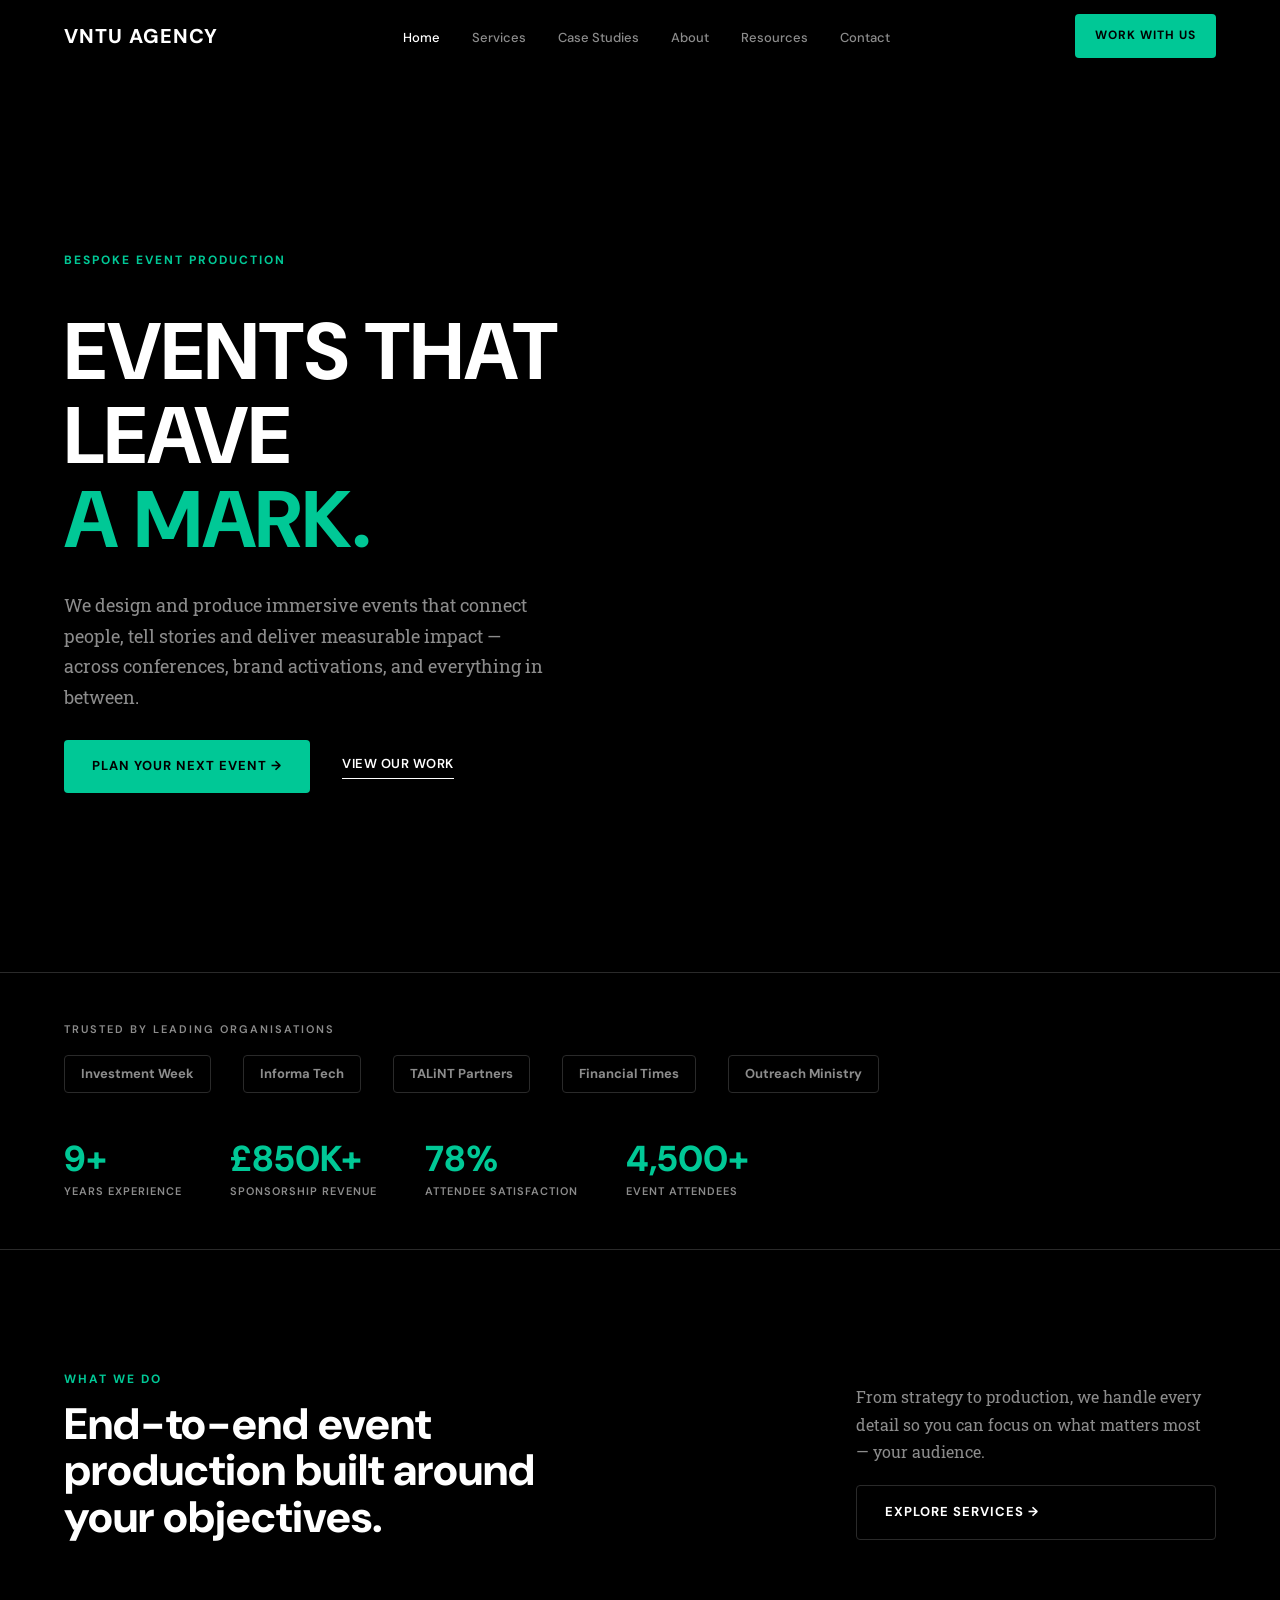
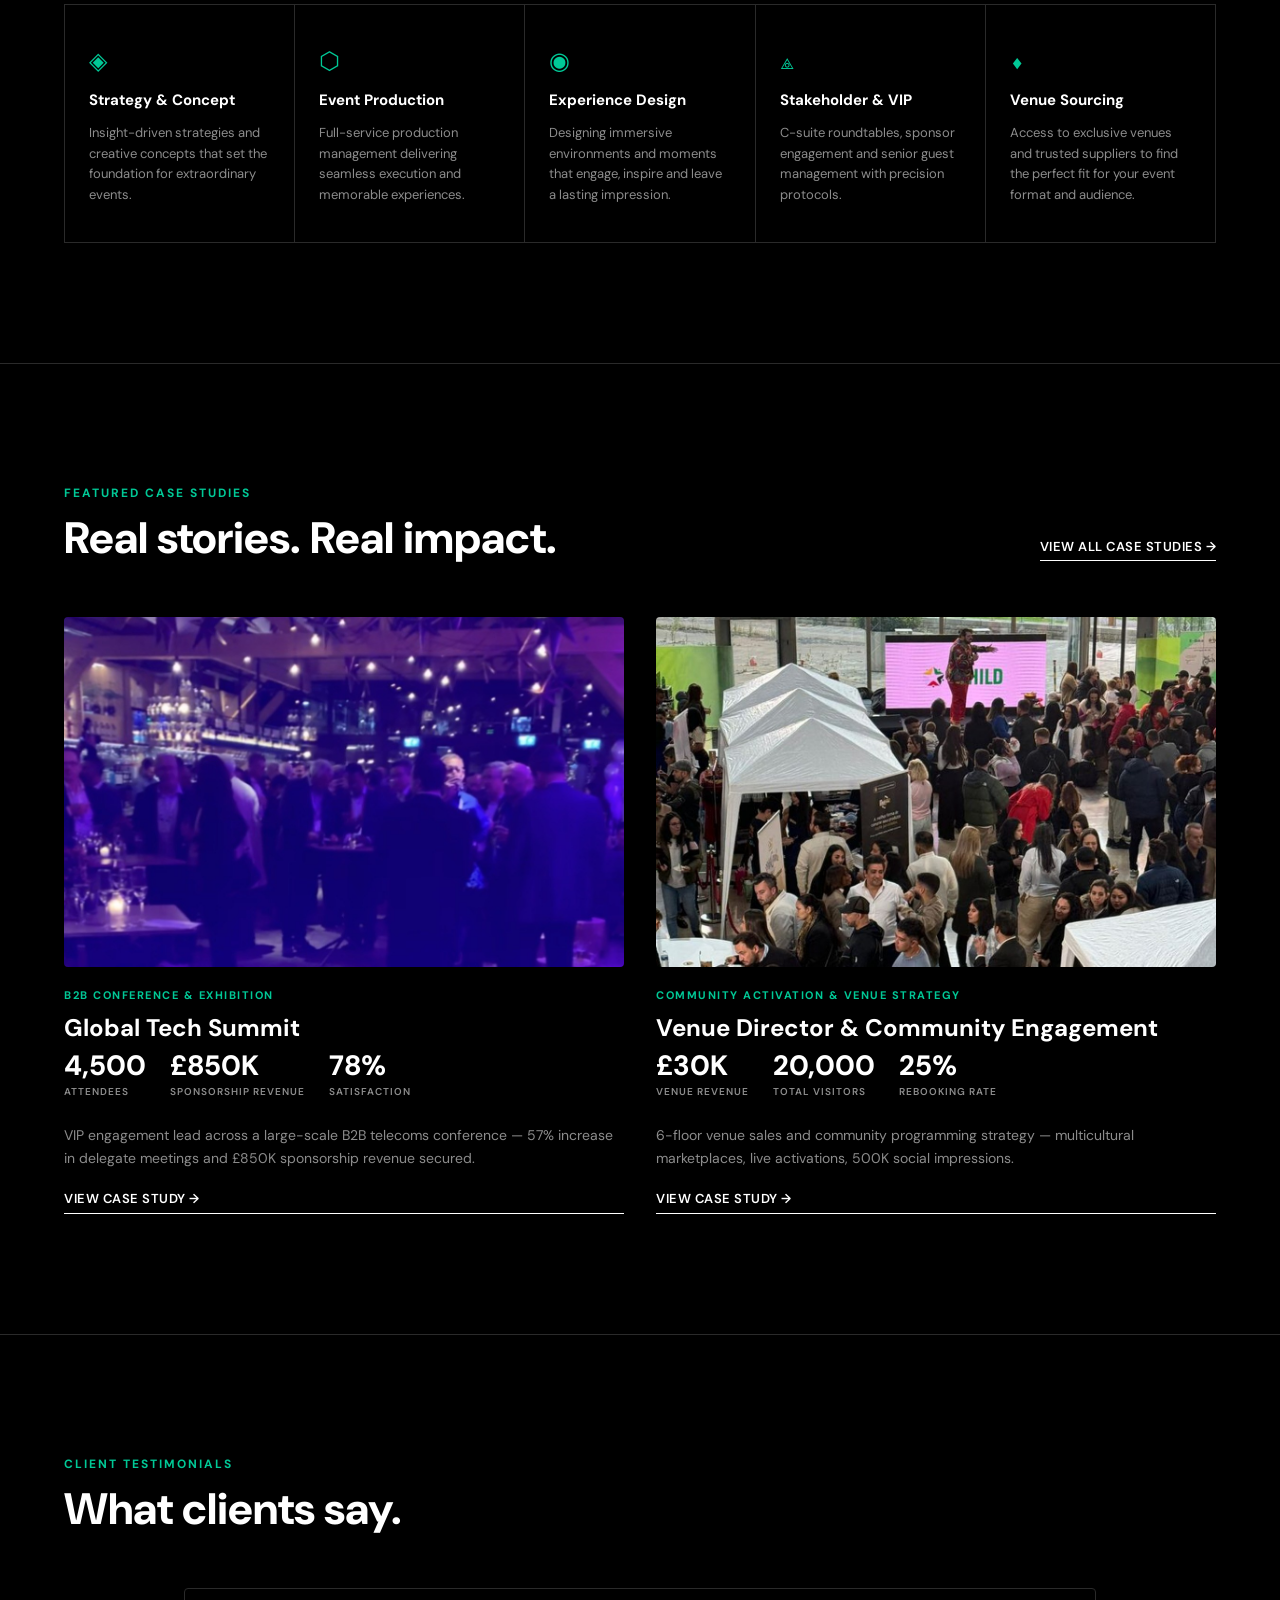
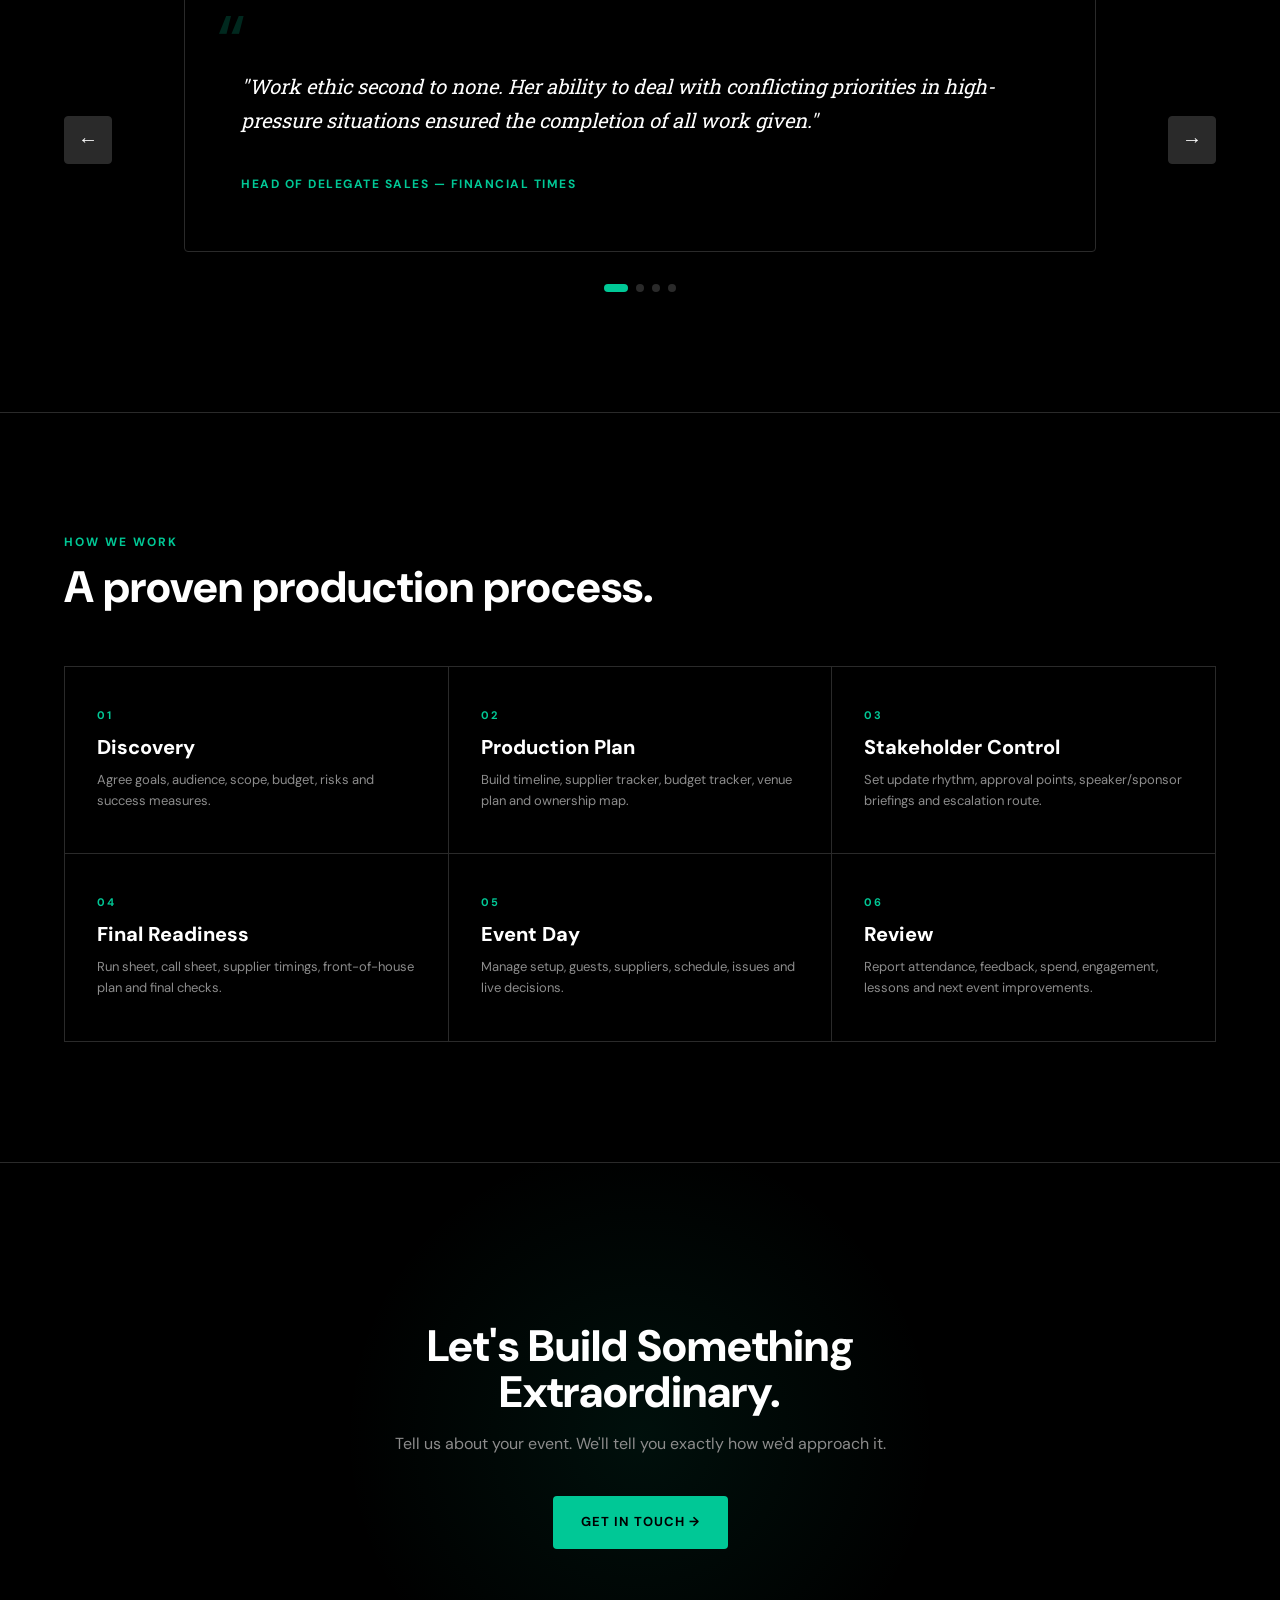
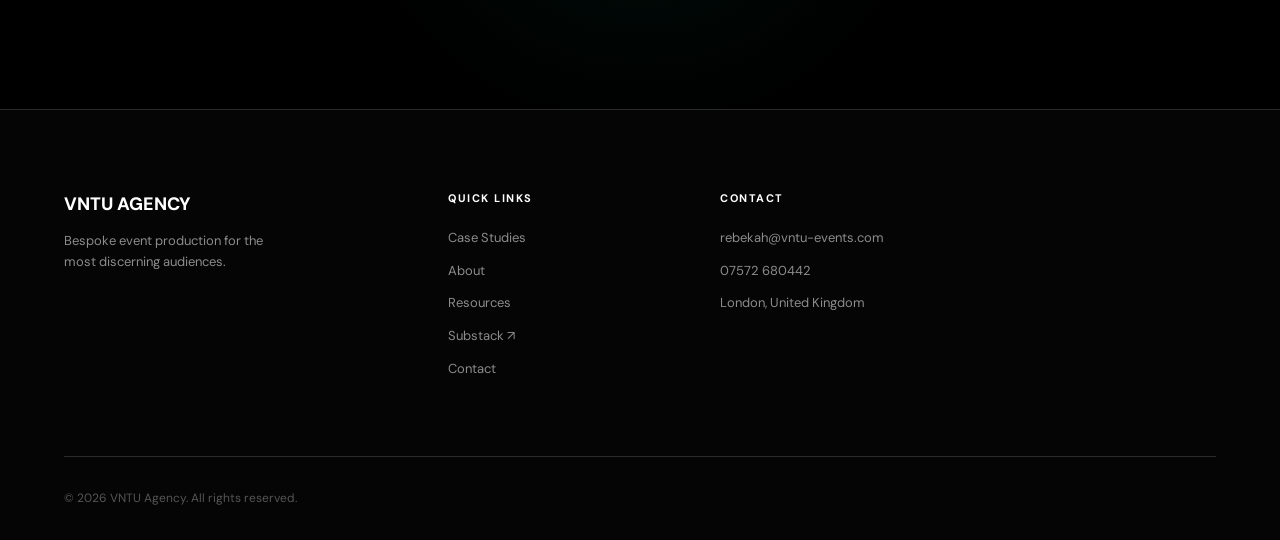
==== index.html @ 2758bbd1 "Use cover image on Global Tech Summit homepage card" ====
<!DOCTYPE html>
<html lang="en">
<head>
  <meta charset="UTF-8">
  <meta name="viewport" content="width=device-width, initial-scale=1.0">
  <title>VNTU Agency — Bespoke Event Production | London, UK</title>
  <meta name="description" content="VNTU Agency delivers bespoke event production across corporate conferences, brand activations, networking dinners and community events. 9+ years experience. Based in London.">
  <meta property="og:title" content="VNTU Agency — Events That Leave A Mark">
  <meta property="og:description" content="Bespoke event production for the most discerning audiences. Strategy, production and experience design across the UK.">
  <meta property="og:type" content="website">
  <meta property="og:url" content="https://vntu-events.com">
  <link rel="canonical" href="https://vntu-events.com">
  <link rel="stylesheet" href="css/styles.css">
  <!-- Organization Schema -->
  <script type="application/ld+json">
  {
    "@context": "https://schema.org",
    "@type": "Organization",
    "name": "VNTU Agency",
    "url": "https://vntu-events.com",
    "email": "rebekah@vntu-events.com",
    "telephone": "+447572680442",
    "address": { "@type": "PostalAddress", "addressLocality": "London", "addressCountry": "GB" },
    "founder": { "@type": "Person", "name": "Rebekah Dennis" },
    "description": "Bespoke event production agency specialising in corporate conferences, brand activations, networking dinners and community events.",
    "sameAs": ["https://www.linkedin.com/company/vntu-agency"]
  }
  </script>
  <script type="application/ld+json">
  {
    "@context": "https://schema.org",
    "@type": "WebSite",
    "name": "VNTU Agency",
    "url": "https://vntu-events.com",
    "potentialAction": { "@type": "SearchAction", "target": "https://vntu-events.com/search?q={search_term_string}", "query-input": "required name=search_term_string" }
  }
  </script>
</head>
<body>

<!-- NAV -->
<nav class="nav" id="nav">
  <div class="nav__inner">
    <a href="index.html" class="nav__logo">
      
      VNTU AGENCY
    </a>
    <ul class="nav__links">
      <li><a href="index.html" class="nav__link">Home</a></li>
      <li><a href="services.html" class="nav__link">Services</a></li>
      <li><a href="case-studies.html" class="nav__link">Case Studies</a></li>
      <li><a href="about.html" class="nav__link">About</a></li>
      <li><a href="resources.html" class="nav__link">Resources</a></li>
      <li><a href="contact.html" class="nav__link">Contact</a></li>
    </ul>
    <a href="contact.html" class="btn btn-primary" style="font-size:12px;padding:12px 20px;">Work With Us</a>
    <button class="nav__mobile-toggle" aria-label="Open menu">☰</button>
  </div>
  <div class="nav__mobile-menu">
    <a href="index.html" class="nav__link">Home</a>
    <a href="services.html" class="nav__link">Services</a>
    <a href="case-studies.html" class="nav__link">Case Studies</a>
    <a href="about.html" class="nav__link">About</a>
    <a href="resources.html" class="nav__link">Resources</a>
    <a href="contact.html" class="nav__link">Contact</a>
    <a href="contact.html" class="btn btn-primary" style="width:fit-content;">Work With Us</a>
  </div>
</nav>

<!-- HERO -->
<section class="hero">
  <div class="hero__content">
    <span class="eyebrow">Bespoke Event Production</span>
    <h1 class="hero__heading">Events That Leave<br><span>A Mark.</span></h1>
    <p class="hero__sub">We design and produce immersive events that connect people, tell stories and deliver measurable impact — across conferences, brand activations, and everything in between.</p>
    <div class="hero__buttons">
      <a href="contact.html" class="btn btn-primary">Plan Your Next Event →</a>
      <a href="case-studies.html" class="btn btn-ghost">View Our Work</a>
    </div>
  </div>
  <div class="hero__visual" style="position:relative;overflow:hidden;min-height:100vh;">
    <video
      autoplay
      muted
      loop
      playsinline
      style="position:absolute;top:0;left:0;width:100%;height:100%;object-fit:cover;object-position:center;"
    >
      <source src="assets/images/hero-video-new.mp4" type="video/mp4">
    </video>
    <div class="hero__visual-overlay" style="position:absolute;inset:0;background:linear-gradient(90deg,#000 0%,rgba(0,0,0,0.2) 100%);"></div>
  </div>
</section>

<!-- TRUST BAR -->
<section class="trust section--border-top section--border-bottom">
  <div class="container">
    <div class="trust__inner">
      <div class="trust__logos-wrap">
        <span class="trust__label">Trusted By Leading Organisations</span>
        <div class="trust__logos">
          <span class="trust__logo">Investment Week</span>
          <span class="trust__logo">Informa Tech</span>
          <span class="trust__logo">TALiNT Partners</span>
          <span class="trust__logo">Financial Times</span>
          <span class="trust__logo">Outreach Ministry</span>
        </div>
      </div>
      <div class="trust__stats">
        <div class="trust__stat">
          <span class="trust__stat-number">9+</span>
          <span class="trust__stat-label">Years Experience</span>
        </div>
        <div class="trust__stat">
          <span class="trust__stat-number">£850K+</span>
          <span class="trust__stat-label">Sponsorship Revenue</span>
        </div>
        <div class="trust__stat">
          <span class="trust__stat-number">78%</span>
          <span class="trust__stat-label">Attendee Satisfaction</span>
        </div>
        <div class="trust__stat">
          <span class="trust__stat-number">4,500+</span>
          <span class="trust__stat-label">Event Attendees</span>
        </div>
      </div>
    </div>
  </div>
</section>

<!-- SERVICES -->
<section class="section">
  <div class="container">
    <div class="services__header">
      <div class="services__header-left">
        <span class="eyebrow">What We Do</span>
        <h2>End-to-end event production built around your objectives.</h2>
      </div>
      <div class="services__header-right">
        <p class="services__intro">From strategy to production, we handle every detail so you can focus on what matters most — your audience.</p>
        <a href="services.html" class="btn btn-outline">Explore Services →</a>
      </div>
    </div>
    <div class="services__grid">
      <div class="service-card">
        <div class="service-card__icon">◈</div>
        <h4 class="service-card__title">Strategy & Concept</h4>
        <p class="service-card__desc">Insight-driven strategies and creative concepts that set the foundation for extraordinary events.</p>
      </div>
      <div class="service-card">
        <div class="service-card__icon">⬡</div>
        <h4 class="service-card__title">Event Production</h4>
        <p class="service-card__desc">Full-service production management delivering seamless execution and memorable experiences.</p>
      </div>
      <div class="service-card">
        <div class="service-card__icon">◉</div>
        <h4 class="service-card__title">Experience Design</h4>
        <p class="service-card__desc">Designing immersive environments and moments that engage, inspire and leave a lasting impression.</p>
      </div>
      <div class="service-card">
        <div class="service-card__icon">⟁</div>
        <h4 class="service-card__title">Stakeholder & VIP</h4>
        <p class="service-card__desc">C-suite roundtables, sponsor engagement and senior guest management with precision protocols.</p>
      </div>
      <div class="service-card">
        <div class="service-card__icon">⬧</div>
        <h4 class="service-card__title">Venue Sourcing</h4>
        <p class="service-card__desc">Access to exclusive venues and trusted suppliers to find the perfect fit for your event format and audience.</p>
      </div>
    </div>
  </div>
</section>

<!-- FEATURED CASE STUDIES -->
<section class="section section--border-top">
  <div class="container">
    <div class="case-studies__header">
      <div>
        <span class="eyebrow">Featured Case Studies</span>
        <h2>Real stories. Real impact.</h2>
      </div>
      <a href="case-studies.html" class="btn btn-ghost">View All Case Studies →</a>
    </div>
    <div class="case-studies__grid">
      <div class="case-card">
        <div class="case-card__image" style="background-image:url('assets/images/case-study-cover.jpg');background-size:cover;background-position:center;">
        </div>
        <span class="case-card__category">B2B Conference & Exhibition</span>
        <h3 class="case-card__title">Global Tech Summit</h3>
        <div class="case-card__stats">
          <div class="case-stat"><span class="case-stat__number">4,500</span><span class="case-stat__label">Attendees</span></div>
          <div class="case-stat"><span class="case-stat__number">£850K</span><span class="case-stat__label">Sponsorship Revenue</span></div>
          <div class="case-stat"><span class="case-stat__number">78%</span><span class="case-stat__label">Satisfaction</span></div>
        </div>
        <p class="case-card__result">VIP engagement lead across a large-scale B2B telecoms conference — 57% increase in delegate meetings and £850K sponsorship revenue secured.</p>
        <a href="case-studies/global-tech-summit.html" class="btn btn-ghost">View Case Study →</a>
      </div>
      <div class="case-card">
        <div class="case-card__image" style="background-image:url('assets/images/venue-community.jpg');background-size:cover;background-position:center;">
        </div>
        <span class="case-card__category">Community Activation & Venue Strategy</span>
        <h3 class="case-card__title">Venue Director & Community Engagement</h3>
        <div class="case-card__stats">
          <div class="case-stat"><span class="case-stat__number">£30K</span><span class="case-stat__label">Venue Revenue</span></div>
          <div class="case-stat"><span class="case-stat__number">20,000</span><span class="case-stat__label">Total Visitors</span></div>
          <div class="case-stat"><span class="case-stat__number">25%</span><span class="case-stat__label">Rebooking Rate</span></div>
        </div>
        <p class="case-card__result">6-floor venue sales and community programming strategy — multicultural marketplaces, live activations, 500K social impressions.</p>
        <a href="case-studies/venue-director.html" class="btn btn-ghost">View Case Study →</a>
      </div>
    </div>
  </div>
</section>

<!-- TESTIMONIALS -->
<section class="section section--border-top">
  <div class="container">
    <span class="eyebrow">Client Testimonials</span>
    <h2 style="margin-bottom:56px;">What clients say.</h2>

    <div class="testimonial-carousel" style="position:relative;overflow:hidden;">

      <!-- Track -->
      <div class="tc-track" style="display:flex;transition:transform 0.5s ease;">

        <div class="tc-slide" style="min-width:100%;padding:0 120px;box-sizing:border-box;">
          <div style="border:1px solid var(--grey-dark);border-radius:4px;padding:56px;position:relative;">
            <span style="font-family:var(--font-heading);font-size:80px;color:var(--teal);line-height:1;position:absolute;top:16px;left:32px;opacity:0.2;">&#8220;</span>
            <p style="font-family:var(--font-body);font-size:20px;font-style:italic;line-height:1.7;color:var(--white);margin-bottom:32px;padding-top:24px;">"Work ethic second to none. Her ability to deal with conflicting priorities in high-pressure situations ensured the completion of all work given."</p>
            <span style="font-family:var(--font-ui);font-size:12px;font-weight:700;letter-spacing:1.5px;text-transform:uppercase;color:var(--teal);">Head of Delegate Sales &mdash; Financial Times</span>
          </div>
        </div>

        <div class="tc-slide" style="min-width:100%;padding:0 120px;box-sizing:border-box;">
          <div style="border:1px solid var(--grey-dark);border-radius:4px;padding:56px;position:relative;">
            <span style="font-family:var(--font-heading);font-size:80px;color:var(--teal);line-height:1;position:absolute;top:16px;left:32px;opacity:0.2;">&#8220;</span>
            <p style="font-family:var(--font-body);font-size:20px;font-style:italic;line-height:1.7;color:var(--white);margin-bottom:32px;padding-top:24px;">"Rebekah made a significant impact on the success of these events and was recognised for them internally."</p>
            <span style="font-family:var(--font-ui);font-size:12px;font-weight:700;letter-spacing:1.5px;text-transform:uppercase;color:var(--teal);">Senior VIP Executive &mdash; Informa Markets</span>
          </div>
        </div>

        <div class="tc-slide" style="min-width:100%;padding:0 120px;box-sizing:border-box;">
          <div style="border:1px solid var(--grey-dark);border-radius:4px;padding:56px;position:relative;">
            <span style="font-family:var(--font-heading);font-size:80px;color:var(--teal);line-height:1;position:absolute;top:16px;left:32px;opacity:0.2;">&#8220;</span>
            <p style="font-family:var(--font-body);font-size:20px;font-style:italic;line-height:1.7;color:var(--white);margin-bottom:32px;padding-top:24px;">"A remarkable individual who adds immense value to any space she steps into."</p>
            <span style="font-family:var(--font-ui);font-size:12px;font-weight:700;letter-spacing:1.5px;text-transform:uppercase;color:var(--teal);">Senior Relationship Manager &mdash; Evenco International</span>
          </div>
        </div>

        <div class="tc-slide" style="min-width:100%;padding:0 120px;box-sizing:border-box;">
          <div style="border:1px solid var(--grey-dark);border-radius:4px;padding:56px;position:relative;">
            <span style="font-family:var(--font-heading);font-size:80px;color:var(--teal);line-height:1;position:absolute;top:16px;left:32px;opacity:0.2;">&#8220;</span>
            <p style="font-family:var(--font-body);font-size:20px;font-style:italic;line-height:1.7;color:var(--white);margin-bottom:32px;padding-top:24px;">"In terms of any feedback it&#39;s only positive, you work through things in a really methodical way."</p>
            <span style="font-family:var(--font-ui);font-size:12px;font-weight:700;letter-spacing:1.5px;text-transform:uppercase;color:var(--teal);">Head of Events &mdash; R3, The Association of Business Recovery</span>
          </div>
        </div>

      </div><!-- end track -->

      <!-- Prev / Next -->
      <button onclick="tcPrev()" aria-label="Previous" style="position:absolute;left:0;top:50%;transform:translateY(-50%);background:var(--grey-dark);border:1px solid var(--grey-dark);color:var(--white);width:48px;height:48px;border-radius:4px;font-size:20px;cursor:pointer;display:flex;align-items:center;justify-content:center;transition:background 0.2s;" onmouseover="this.style.background='var(--teal)';this.style.color='var(--black)'" onmouseout="this.style.background='var(--grey-dark)';this.style.color='var(--white)'">&#8592;</button>
      <button onclick="tcNext()" aria-label="Next" style="position:absolute;right:0;top:50%;transform:translateY(-50%);background:var(--grey-dark);border:1px solid var(--grey-dark);color:var(--white);width:48px;height:48px;border-radius:4px;font-size:20px;cursor:pointer;display:flex;align-items:center;justify-content:center;transition:background 0.2s;" onmouseover="this.style.background='var(--teal)';this.style.color='var(--black)'" onmouseout="this.style.background='var(--grey-dark)';this.style.color='var(--white)'">&#8594;</button>

      <!-- Dots -->
      <div style="display:flex;justify-content:center;gap:8px;margin-top:32px;" id="tc-dots">
        <button class="tc-dot" onclick="tcGoTo(0)" style="width:8px;height:8px;border-radius:50%;background:var(--teal);border:none;cursor:pointer;padding:0;"></button>
        <button class="tc-dot" onclick="tcGoTo(1)" style="width:8px;height:8px;border-radius:50%;background:var(--grey-dark);border:none;cursor:pointer;padding:0;"></button>
        <button class="tc-dot" onclick="tcGoTo(2)" style="width:8px;height:8px;border-radius:50%;background:var(--grey-dark);border:none;cursor:pointer;padding:0;"></button>
        <button class="tc-dot" onclick="tcGoTo(3)" style="width:8px;height:8px;border-radius:50%;background:var(--grey-dark);border:none;cursor:pointer;padding:0;"></button>
      </div>

    </div><!-- end carousel -->
  </div>
</section>

<script>
(function() {
  var current = 0;
  var total = 4;
  var autoTimer;

  function update() {
    var track = document.querySelector('.tc-track');
    if (track) track.style.transform = 'translateX(-' + (current * 100) + '%)';
    var dots = document.querySelectorAll('.tc-dot');
    dots.forEach(function(d, i) {
      d.style.background = i === current ? 'var(--teal)' : 'var(--grey-dark)';
      d.style.width = i === current ? '24px' : '8px';
      d.style.borderRadius = '4px';
      d.style.transition = 'all 0.3s';
    });
  }

  window.tcNext = function() {
    current = (current + 1) % total;
    update();
    resetTimer();
  };
  window.tcPrev = function() {
    current = (current - 1 + total) % total;
    update();
    resetTimer();
  };
  window.tcGoTo = function(i) {
    current = i;
    update();
    resetTimer();
  };

  function resetTimer() {
    clearInterval(autoTimer);
    autoTimer = setInterval(window.tcNext, 5000);
  }

  document.addEventListener('DOMContentLoaded', function() {
    update();
    resetTimer();
  });
})();
</script>

<!-- OUR PROCESS -->
<section class="section section--border-top">
  <div class="container">
    <span class="eyebrow">How We Work</span>
    <h2 style="margin-bottom:56px;">A proven production process.</h2>
    <div class="process__grid">
      <div class="process-step">
        <span class="process-step__num">01</span>
        <h3 class="process-step__title">Discovery</h3>
        <p class="process-step__desc">Agree goals, audience, scope, budget, risks and success measures.</p>
      </div>
      <div class="process-step">
        <span class="process-step__num">02</span>
        <h3 class="process-step__title">Production Plan</h3>
        <p class="process-step__desc">Build timeline, supplier tracker, budget tracker, venue plan and ownership map.</p>
      </div>
      <div class="process-step">
        <span class="process-step__num">03</span>
        <h3 class="process-step__title">Stakeholder Control</h3>
        <p class="process-step__desc">Set update rhythm, approval points, speaker/sponsor briefings and escalation route.</p>
      </div>
      <div class="process-step">
        <span class="process-step__num">04</span>
        <h3 class="process-step__title">Final Readiness</h3>
        <p class="process-step__desc">Run sheet, call sheet, supplier timings, front-of-house plan and final checks.</p>
      </div>
      <div class="process-step">
        <span class="process-step__num">05</span>
        <h3 class="process-step__title">Event Day</h3>
        <p class="process-step__desc">Manage setup, guests, suppliers, schedule, issues and live decisions.</p>
      </div>
      <div class="process-step">
        <span class="process-step__num">06</span>
        <h3 class="process-step__title">Review</h3>
        <p class="process-step__desc">Report attendance, feedback, spend, engagement, lessons and next event improvements.</p>
      </div>
    </div>
  </div>
</section>

<!-- FINAL CTA -->
<section class="final-cta section--border-top">
  <div class="container">
    <div class="final-cta__inner">
      <h2>Let's Build Something Extraordinary.</h2>
      <p class="final-cta__sub">Tell us about your event. We'll tell you exactly how we'd approach it.</p>
      <a href="contact.html" class="btn btn-primary">Get In Touch →</a>
    </div>
  </div>
</section>

<!-- FOOTER -->
<footer class="footer">
  <div class="container">
    <div class="footer__grid">
      <div class="footer__brand">
        <p class="footer__logo">VNTU AGENCY</p>
        <p class="footer__tagline">Bespoke event production for the most discerning audiences.</p>
      </div>
      <div>
        <span class="footer__col-title">Quick Links</span>
        <a href="case-studies.html" class="footer__link">Case Studies</a>
        <a href="about.html" class="footer__link">About</a>
        <a href="resources.html" class="footer__link">Resources</a>
        <a href="https://rebekahdennis.substack.com" target="_blank" class="footer__link">Substack &#8599;</a>
        <a href="contact.html" class="footer__link">Contact</a>
      </div>
      <div>
        <span class="footer__col-title">Contact</span>
        <a href="mailto:rebekah@vntu-events.com" class="footer__link">rebekah@vntu-events.com</a>
        <a href="tel:+447572680442" class="footer__link">07572 680442</a>
        <span class="footer__link">London, United Kingdom</span>
      </div>
    </div>
    <div class="footer__bottom">
      <p class="footer__copy">© 2026 VNTU Agency. All rights reserved.</p>
    </div>
  </div>
</footer>

<script src="js/main.js"></script>
</body>
</html>
---- css/styles.css ----
/* ============================================
   VNTU AGENCY — Global Styles
   Fonts: Telegraf (headers), Roboto Slab (body)
   Palette: #000 | #fff | #00C896 | #8C8C8C
   ============================================ */

@import url('https://fonts.googleapis.com/css2?family=Roboto+Slab:wght@300;400;500;600;700&family=DM+Sans:wght@400;500;600;700&display=swap');

/* Telegraf via self-hosted or CDN fallback */
@font-face {
  font-family: 'Telegraf';
  src: url('../assets/fonts/Telegraf-UltraBold.woff2') format('woff2');
  font-weight: 800;
  font-display: swap;
}
@font-face {
  font-family: 'Telegraf';
  src: url('../assets/fonts/Telegraf-Bold.woff2') format('woff2');
  font-weight: 700;
  font-display: swap;
}
@font-face {
  font-family: 'Telegraf';
  src: url('../assets/fonts/Telegraf-Medium.woff2') format('woff2');
  font-weight: 500;
  font-display: swap;
}
@font-face {
  font-family: 'Telegraf';
  src: url('../assets/fonts/Telegraf-Regular.woff2') format('woff2');
  font-weight: 400;
  font-display: swap;
}

/* ---- Tokens ---- */
:root {
  --black: #000000;
  --white: #ffffff;
  --teal: #00C896;
  --grey: #8C8C8C;
  --grey-dark: #2A2A2A;
  --grey-mid: #1A1A1A;
  --font-heading: 'Telegraf', 'DM Sans', sans-serif;
  --font-body: 'Roboto Slab', Georgia, serif;
  --font-ui: 'DM Sans', system-ui, sans-serif;
  --max-w: 1280px;
  --pad: 64px;
  --pad-section: 120px;
  --radius: 4px;
  --transition: 0.2s ease;
}

/* ---- Reset ---- */
*, *::before, *::after { box-sizing: border-box; margin: 0; padding: 0; }
html { scroll-behavior: smooth; }
body {
  background: var(--black);
  color: var(--white);
  font-family: var(--font-body);
  font-size: 16px;
  line-height: 1.6;
  -webkit-font-smoothing: antialiased;
}
img { display: block; max-width: 100%; }
a { color: inherit; text-decoration: none; }
ul { list-style: none; }

/* ---- Layout ---- */
.container {
  max-width: var(--max-w);
  margin: 0 auto;
  padding: 0 var(--pad);
}
.section { padding: var(--pad-section) 0; }
.section--border-top { border-top: 1px solid var(--grey-dark); }
.section--border-bottom { border-bottom: 1px solid var(--grey-dark); }

/* ---- Typography ---- */
.eyebrow {
  font-family: var(--font-ui);
  font-size: 12px;
  font-weight: 700;
  letter-spacing: 2px;
  text-transform: uppercase;
  color: var(--teal);
  display: block;
  margin-bottom: 12px;
}
h1, h2, h3, h4 { font-family: var(--font-heading); line-height: 1.05; }
h1 { font-size: clamp(44px, 7vw, 80px); font-weight: 800; text-transform: uppercase; }
h2 { font-size: clamp(28px, 4vw, 44px); font-weight: 800; }
h3 { font-size: clamp(18px, 2.5vw, 24px); font-weight: 700; }
h4 { font-size: 16px; font-weight: 700; }
p { font-family: var(--font-body); }
.text-grey { color: var(--grey); }
.text-teal { color: var(--teal); }

/* ---- Buttons ---- */
.btn {
  display: inline-flex;
  align-items: center;
  gap: 8px;
  font-family: var(--font-ui);
  font-size: 13px;
  font-weight: 700;
  letter-spacing: 1px;
  text-transform: uppercase;
  padding: 16px 28px;
  border-radius: var(--radius);
  cursor: pointer;
  transition: var(--transition);
  border: none;
}
.btn-primary {
  background: var(--teal);
  color: var(--black);
}
.btn-primary:hover { background: #00dfa8; }
.btn-outline {
  background: transparent;
  color: var(--white);
  border: 1px solid var(--grey-dark);
}
.btn-outline:hover { border-color: var(--teal); color: var(--teal); }
.btn-ghost {
  background: transparent;
  color: var(--white);
  padding: 0;
  font-size: 13px;
  font-weight: 600;
  letter-spacing: 0.5px;
  border-bottom: 1px solid var(--white);
  padding-bottom: 3px;
  border-radius: 0;
}
.btn-ghost:hover { color: var(--teal); border-color: var(--teal); }

/* ---- Nav ---- */
.nav {
  position: fixed;
  top: 0; left: 0; right: 0;
  z-index: 100;
  background: rgba(0,0,0,0.92);
  backdrop-filter: blur(12px);
  border-bottom: 1px solid var(--grey-dark);
  padding: 0 var(--pad);
}
.nav__inner {
  max-width: var(--max-w);
  margin: 0 auto;
  height: 72px;
  display: flex;
  align-items: center;
  justify-content: space-between;
  gap: 32px;
}
.nav__logo {
  font-family: var(--font-heading);
  font-size: 20px;
  font-weight: 800;
  letter-spacing: 1px;
  display: flex;
  align-items: center;
  gap: 8px;
}
.nav__logo-icon {
  width: 28px;
  height: 28px;
  border: 2px solid var(--white);
  border-radius: 50%;
  display: flex;
  align-items: center;
  justify-content: center;
  font-size: 14px;
  font-weight: 800;
}
.nav__links {
  display: flex;
  align-items: center;
  gap: 32px;
}
.nav__link {
  font-family: var(--font-ui);
  font-size: 13px;
  font-weight: 500;
  color: var(--grey);
  transition: var(--transition);
}
.nav__link:hover, .nav__link.active { color: var(--white); }
.nav__mobile-toggle {
  display: none;
  background: none;
  border: none;
  cursor: pointer;
  color: var(--white);
  font-size: 24px;
}
.nav__mobile-menu {
  display: none;
  flex-direction: column;
  padding: 24px var(--pad);
  border-top: 1px solid var(--grey-dark);
  gap: 20px;
}
.nav__mobile-menu .nav__link { font-size: 16px; }

/* ---- Hero ---- */
.hero {
  min-height: 100vh;
  display: grid;
  grid-template-columns: 1fr 1fr;
  align-items: center;
  padding-top: 72px;
  position: relative;
  overflow: hidden;
}
.hero__content {
  padding: var(--pad-section) var(--pad);
  display: flex;
  flex-direction: column;
  gap: 28px;
  position: relative;
  z-index: 2;
}
.hero__heading { color: var(--white); }
.hero__heading span { color: var(--teal); }
.hero__sub {
  font-size: 18px;
  color: var(--grey);
  line-height: 1.7;
  max-width: 480px;
}
.hero__buttons { display: flex; align-items: center; gap: 32px; flex-wrap: wrap; }
.hero__visual {
  height: 100%;
  min-height: 600px;
  position: relative;
  overflow: hidden;
}
.hero__visual img {
  width: 100%;
  height: 100%;
  object-fit: cover;
}
.hero__visual-overlay {
  position: absolute;
  inset: 0;
  background: linear-gradient(90deg, var(--black) 0%, transparent 40%);
}
.hero__visual-placeholder {
  width: 100%;
  height: 100%;
  background: var(--grey-mid);
  display: flex;
  align-items: center;
  justify-content: center;
  color: var(--grey);
  font-family: var(--font-ui);
  font-size: 14px;
}

/* ---- Trust Bar ---- */
.trust { padding: 48px 0; background: var(--black); }
.trust__inner {
  display: flex;
  align-items: center;
  justify-content: space-between;
  gap: 48px;
  flex-wrap: wrap;
}
.trust__logos-wrap { display: flex; flex-direction: column; gap: 16px; }
.trust__label {
  font-family: var(--font-ui);
  font-size: 11px;
  font-weight: 600;
  letter-spacing: 2px;
  text-transform: uppercase;
  color: var(--grey);
}
.trust__logos {
  display: flex;
  align-items: center;
  gap: 32px;
  flex-wrap: wrap;
}
.trust__logo {
  font-family: var(--font-ui);
  font-size: 13px;
  font-weight: 700;
  color: var(--grey);
  padding: 8px 16px;
  border: 1px solid var(--grey-dark);
  border-radius: var(--radius);
  transition: var(--transition);
  white-space: nowrap;
}
.trust__logo:hover { color: var(--white); border-color: var(--grey); }
.trust__stats { display: flex; gap: 48px; flex-wrap: wrap; }
.trust__stat {}
.trust__stat-number {
  font-family: var(--font-heading);
  font-size: 36px;
  font-weight: 800;
  color: var(--teal);
  display: block;
  line-height: 1;
}
.trust__stat-label {
  font-family: var(--font-ui);
  font-size: 11px;
  font-weight: 600;
  letter-spacing: 1px;
  text-transform: uppercase;
  color: var(--grey);
  margin-top: 6px;
  display: block;
}

/* ---- Services ---- */
.services__header {
  display: flex;
  justify-content: space-between;
  align-items: flex-end;
  gap: 48px;
  margin-bottom: 64px;
  flex-wrap: wrap;
}
.services__header-left { max-width: 520px; }
.services__header-right { max-width: 360px; display: flex; flex-direction: column; gap: 20px; }
.services__intro { color: var(--grey); font-size: 16px; line-height: 1.7; }
.services__grid {
  display: grid;
  grid-template-columns: repeat(5, 1fr);
  gap: 1px;
  background: var(--grey-dark);
  border: 1px solid var(--grey-dark);
}
.service-card {
  background: var(--black);
  padding: 36px 24px;
  display: flex;
  flex-direction: column;
  gap: 14px;
  transition: var(--transition);
}
.service-card:hover { background: var(--grey-mid); }
.service-card__icon { color: var(--teal); font-size: 24px; }
.service-card__title { font-size: 15px; font-weight: 700; }
.service-card__desc { font-family: var(--font-ui); font-size: 13px; color: var(--grey); line-height: 1.6; }

/* ---- Case Studies ---- */
.case-studies__header {
  display: flex;
  justify-content: space-between;
  align-items: flex-end;
  margin-bottom: 56px;
  flex-wrap: wrap;
  gap: 24px;
}
.case-studies__grid {
  display: grid;
  grid-template-columns: repeat(2, 1fr);
  gap: 32px;
}
.case-card { display: flex; flex-direction: column; gap: 0; }
.case-card__image {
  aspect-ratio: 16/10;
  overflow: hidden;
  border-radius: var(--radius);
  margin-bottom: 20px;
  position: relative;
  background: var(--grey-mid);
}
.case-card__image img {
  width: 100%;
  height: 100%;
  object-fit: cover;
  transition: transform 0.4s ease;
}
.case-card:hover .case-card__image img { transform: scale(1.03); }
.case-card__image-placeholder {
  width: 100%;
  height: 100%;
  display: flex;
  align-items: center;
  justify-content: center;
  color: var(--grey);
  font-family: var(--font-ui);
  font-size: 13px;
}
.case-card__category {
  font-family: var(--font-ui);
  font-size: 11px;
  font-weight: 700;
  letter-spacing: 1.5px;
  text-transform: uppercase;
  color: var(--teal);
  margin-bottom: 10px;
  display: block;
}
.case-card__title { margin-bottom: 12px; }
.case-card__result { font-family: var(--font-ui); font-size: 14px; color: var(--grey); line-height: 1.6; margin-bottom: 20px; }
.case-card__stats {
  display: flex;
  gap: 24px;
  margin-bottom: 24px;
  flex-wrap: wrap;
}
.case-stat {}
.case-stat__number {
  font-family: var(--font-heading);
  font-size: 28px;
  font-weight: 800;
  color: var(--white);
  display: block;
  line-height: 1;
}
.case-stat__label {
  font-family: var(--font-ui);
  font-size: 10px;
  font-weight: 600;
  letter-spacing: 1px;
  text-transform: uppercase;
  color: var(--grey);
  margin-top: 4px;
  display: block;
}

/* ---- Creative Intelligence ---- */
.ci__header { max-width: 560px; margin-bottom: 56px; }
.ci__grid {
  display: grid;
  grid-template-columns: repeat(3, 1fr);
  gap: 24px;
}
.ci-card {
  background: var(--grey-mid);
  border: 1px solid var(--grey-dark);
  border-radius: var(--radius);
  padding: 32px;
  display: flex;
  flex-direction: column;
  gap: 12px;
  min-height: 180px;
  transition: var(--transition);
}
.ci-card:hover { border-color: var(--teal); }
.ci-card__tag {
  font-family: var(--font-ui);
  font-size: 11px;
  font-weight: 700;
  letter-spacing: 1px;
  text-transform: uppercase;
  color: var(--teal);
}
.ci-card__title { font-size: 17px; line-height: 1.4; }
.ci-card__coming-soon { color: var(--grey); font-family: var(--font-ui); font-size: 13px; margin-top: auto; }

/* ---- Behind the Build ---- */
.btb__header { max-width: 560px; margin-bottom: 56px; }
.btb__grid {
  display: grid;
  grid-template-columns: repeat(3, 1fr);
  gap: 1px;
  background: var(--grey-dark);
  border: 1px solid var(--grey-dark);
}
.btb-item {
  background: var(--grey-mid);
  padding: 40px 28px;
  display: flex;
  align-items: center;
  gap: 16px;
  transition: var(--transition);
}
.btb-item:hover { background: #222; }
.btb-item__num {
  font-family: var(--font-ui);
  font-size: 11px;
  font-weight: 700;
  color: var(--teal);
  letter-spacing: 1px;
}
.btb-item__label { font-size: 15px; font-weight: 700; }

/* ---- Testimonials ---- */
.testimonials__grid {
  display: grid;
  grid-template-columns: repeat(3, 1fr);
  gap: 24px;
}
.testimonial-card {
  border: 1px solid var(--grey-dark);
  border-radius: var(--radius);
  padding: 36px 32px;
  display: flex;
  flex-direction: column;
  gap: 20px;
  position: relative;
}
.testimonial-card::before {
  content: '\201C';
  font-family: var(--font-heading);
  font-size: 80px;
  color: var(--teal);
  line-height: 1;
  position: absolute;
  top: 16px;
  left: 24px;
  opacity: 0.3;
}
.testimonial-card__quote {
  font-family: var(--font-body);
  font-size: 16px;
  font-style: italic;
  line-height: 1.7;
  color: var(--white);
  padding-top: 24px;
}
.testimonial-card__attr {
  font-family: var(--font-ui);
  font-size: 12px;
  font-weight: 700;
  letter-spacing: 1px;
  text-transform: uppercase;
  color: var(--teal);
  margin-top: auto;
}

/* ---- Process ---- */
.process__grid {
  display: grid;
  grid-template-columns: repeat(3, 1fr);
  gap: 1px;
  background: var(--grey-dark);
  border: 1px solid var(--grey-dark);
}
.process-step {
  background: var(--black);
  padding: 40px 32px;
  display: flex;
  flex-direction: column;
  gap: 12px;
  border-bottom: 2px solid transparent;
  transition: var(--transition);
}
.process-step:hover { background: var(--grey-mid); border-bottom-color: var(--teal); }
.process-step__num {
  font-family: var(--font-ui);
  font-size: 11px;
  font-weight: 700;
  color: var(--teal);
  letter-spacing: 2px;
}
.process-step__title { font-size: 20px; font-weight: 800; }
.process-step__desc { font-family: var(--font-ui); font-size: 13px; color: var(--grey); line-height: 1.6; }

/* ---- Final CTA ---- */
.final-cta {
  padding: 160px 0;
  text-align: center;
  position: relative;
  overflow: hidden;
}
.final-cta::before {
  content: '';
  position: absolute;
  top: 50%;
  left: 50%;
  transform: translate(-50%, -50%);
  width: 600px;
  height: 600px;
  background: radial-gradient(circle, rgba(0,200,150,0.08) 0%, transparent 70%);
  pointer-events: none;
}
.final-cta__inner { position: relative; z-index: 1; }
.final-cta h2 { max-width: 640px; margin: 0 auto 16px; }
.final-cta__sub { color: var(--grey); margin-bottom: 40px; font-family: var(--font-ui); font-size: 16px; }

/* ---- Footer ---- */
.footer { background: #050505; border-top: 1px solid var(--grey-dark); padding: 80px 0 32px; }
.footer__grid {
  display: grid;
  grid-template-columns: 1.5fr 1fr 1fr 1fr;
  gap: 48px;
  padding-bottom: 64px;
  border-bottom: 1px solid var(--grey-dark);
  margin-bottom: 32px;
}
.footer__brand {}
.footer__logo { font-family: var(--font-heading); font-size: 18px; font-weight: 800; margin-bottom: 12px; }
.footer__tagline { font-family: var(--font-ui); font-size: 13px; color: var(--grey); line-height: 1.6; max-width: 220px; }
.footer__col-title {
  font-family: var(--font-ui);
  font-size: 11px;
  font-weight: 700;
  letter-spacing: 1.5px;
  text-transform: uppercase;
  color: var(--white);
  margin-bottom: 20px;
  display: block;
}
.footer__link {
  display: block;
  font-family: var(--font-ui);
  font-size: 13px;
  color: var(--grey);
  margin-bottom: 12px;
  transition: var(--transition);
}
.footer__link:hover { color: var(--white); }
.footer__bottom { display: flex; justify-content: space-between; align-items: center; flex-wrap: wrap; gap: 16px; }
.footer__copy { font-family: var(--font-ui); font-size: 12px; color: #555; }

/* ---- Case Study Page ---- */
.cs-hero { padding: 160px 0 80px; border-bottom: 1px solid var(--grey-dark); }
.cs-hero__meta { display: flex; gap: 32px; margin-bottom: 32px; flex-wrap: wrap; }
.cs-hero__meta-item { font-family: var(--font-ui); font-size: 12px; color: var(--grey); }
.cs-hero__meta-item span { color: var(--white); font-weight: 600; display: block; margin-top: 2px; }
.cs-stats { display: grid; grid-template-columns: repeat(4, 1fr); gap: 1px; background: var(--grey-dark); border: 1px solid var(--grey-dark); margin: 64px 0; }
.cs-stat { background: var(--black); padding: 40px 32px; }
.cs-stat__number { font-family: var(--font-heading); font-size: 44px; font-weight: 800; color: var(--teal); display: block; line-height: 1; margin-bottom: 8px; }
.cs-stat__label { font-family: var(--font-ui); font-size: 11px; font-weight: 700; letter-spacing: 1px; text-transform: uppercase; color: var(--grey); }
.cs-body { display: grid; grid-template-columns: 1fr 2fr; gap: 80px; }
.cs-body__sidebar {}
.cs-body__sidebar-item { margin-bottom: 32px; padding-bottom: 32px; border-bottom: 1px solid var(--grey-dark); }
.cs-body__sidebar-label { font-family: var(--font-ui); font-size: 11px; font-weight: 700; letter-spacing: 1px; text-transform: uppercase; color: var(--teal); margin-bottom: 8px; display: block; }
.cs-body__sidebar-value { font-family: var(--font-ui); font-size: 14px; color: var(--grey); line-height: 1.6; }
.cs-body__content section { margin-bottom: 56px; }
.cs-body__content h3 { margin-bottom: 16px; color: var(--white); }
.cs-body__content p { font-family: var(--font-ui); font-size: 15px; color: var(--grey); line-height: 1.8; margin-bottom: 16px; }
.cs-body__content ul { list-style: disc; padding-left: 20px; }
.cs-body__content li { font-family: var(--font-ui); font-size: 15px; color: var(--grey); line-height: 1.8; margin-bottom: 8px; }
.cs-quick-answer {
  background: var(--grey-mid);
  border-left: 3px solid var(--teal);
  padding: 24px 28px;
  border-radius: 0 var(--radius) var(--radius) 0;
  margin-bottom: 48px;
}
.cs-quick-answer__label { font-family: var(--font-ui); font-size: 11px; font-weight: 700; letter-spacing: 1px; text-transform: uppercase; color: var(--teal); margin-bottom: 8px; }
.cs-quick-answer__text { font-family: var(--font-ui); font-size: 15px; color: var(--white); line-height: 1.7; }

/* ---- About Page ---- */
.about-hero { padding: 160px 0 80px; }
.about-hero__grid { display: grid; grid-template-columns: 1fr 1fr; gap: 80px; align-items: center; }
.about-hero__image { aspect-ratio: 3/4; overflow: hidden; border-radius: var(--radius); background: var(--grey-mid); }
.about-hero__image img { width: 100%; height: 100%; object-fit: cover; }
.about-hero__bio { font-family: var(--font-ui); font-size: 16px; color: var(--grey); line-height: 1.8; margin: 24px 0; }
.about-credentials { display: grid; grid-template-columns: repeat(2, 1fr); gap: 1px; background: var(--grey-dark); border: 1px solid var(--grey-dark); margin-top: 48px; }
.about-cred { background: var(--black); padding: 28px 24px; }
.about-cred__label { font-family: var(--font-ui); font-size: 11px; font-weight: 700; letter-spacing: 1px; text-transform: uppercase; color: var(--teal); margin-bottom: 6px; }
.about-cred__value { font-family: var(--font-ui); font-size: 14px; color: var(--grey); }

/* ---- Contact Page ---- */
.contact-hero { padding: 160px 0 80px; }
.contact__grid { display: grid; grid-template-columns: 1fr 1fr; gap: 80px; }
.contact__form { display: flex; flex-direction: column; gap: 20px; }
.contact__form-group { display: flex; flex-direction: column; gap: 8px; }
.contact__label { font-family: var(--font-ui); font-size: 12px; font-weight: 700; letter-spacing: 1px; text-transform: uppercase; color: var(--grey); }
.contact__input,
.contact__textarea,
.contact__select {
  background: var(--grey-mid);
  border: 1px solid var(--grey-dark);
  border-radius: var(--radius);
  padding: 14px 16px;
  color: var(--white);
  font-family: var(--font-ui);
  font-size: 15px;
  width: 100%;
  transition: var(--transition);
  -webkit-appearance: none;
}
.contact__input:focus,
.contact__textarea:focus,
.contact__select:focus {
  outline: none;
  border-color: var(--teal);
}
.contact__textarea { min-height: 140px; resize: vertical; }
.contact__select option { background: var(--grey-mid); }
.contact__info { display: flex; flex-direction: column; gap: 32px; }
.contact__info-item {}
.contact__info-label { font-family: var(--font-ui); font-size: 11px; font-weight: 700; letter-spacing: 1.5px; text-transform: uppercase; color: var(--teal); margin-bottom: 8px; display: block; }
.contact__info-value { font-family: var(--font-ui); font-size: 16px; color: var(--white); }

/* ---- Services Page ---- */
.services-detail { padding: var(--pad-section) 0; border-top: 1px solid var(--grey-dark); }
.services-detail__grid { display: grid; grid-template-columns: repeat(2, 1fr); gap: 32px; margin-top: 56px; }
.service-detail-card {
  background: var(--grey-mid);
  border: 1px solid var(--grey-dark);
  border-radius: var(--radius);
  padding: 40px;
  transition: var(--transition);
}
.service-detail-card:hover { border-color: var(--teal); }
.service-detail-card__icon { font-size: 28px; margin-bottom: 16px; }
.service-detail-card__title { font-size: 22px; margin-bottom: 12px; }
.service-detail-card__desc { font-family: var(--font-ui); font-size: 14px; color: var(--grey); line-height: 1.8; margin-bottom: 20px; }
.service-detail-card__list { display: flex; flex-direction: column; gap: 8px; }
.service-detail-card__list-item { font-family: var(--font-ui); font-size: 13px; color: var(--grey); padding-left: 16px; position: relative; }
.service-detail-card__list-item::before { content: '→'; color: var(--teal); position: absolute; left: 0; }

/* ---- FAQ ---- */
.faq { padding: var(--pad-section) 0; border-top: 1px solid var(--grey-dark); }
.faq__list { display: flex; flex-direction: column; gap: 0; max-width: 800px; }
.faq-item { border-bottom: 1px solid var(--grey-dark); }
.faq-item__question {
  width: 100%;
  background: none;
  border: none;
  color: var(--white);
  font-family: var(--font-heading);
  font-size: 18px;
  font-weight: 700;
  text-align: left;
  padding: 24px 0;
  cursor: pointer;
  display: flex;
  justify-content: space-between;
  align-items: center;
  gap: 16px;
}
.faq-item__arrow { color: var(--teal); font-size: 20px; transition: transform 0.2s; }
.faq-item.open .faq-item__arrow { transform: rotate(45deg); }
.faq-item__answer { font-family: var(--font-ui); font-size: 15px; color: var(--grey); line-height: 1.8; max-height: 0; overflow: hidden; transition: max-height 0.3s ease, padding 0.3s; }
.faq-item.open .faq-item__answer { max-height: 400px; padding-bottom: 24px; }

/* ---- AEO Schema hidden ---- */
.schema-data { display: none; }

/* ---- Utilities ---- */
.sr-only { position: absolute; width: 1px; height: 1px; padding: 0; margin: -1px; overflow: hidden; clip: rect(0,0,0,0); white-space: nowrap; border: 0; }
.mt-8 { margin-top: 8px; }
.mt-16 { margin-top: 16px; }
.mt-24 { margin-top: 24px; }
.mt-40 { margin-top: 40px; }

/* ---- Responsive ---- */
@media (max-width: 1024px) {
  :root { --pad: 40px; --pad-section: 80px; }
  .hero { grid-template-columns: 1fr; }
  .hero__visual { display: none; }
  .services__grid { grid-template-columns: repeat(3, 1fr); }
  .case-studies__grid { grid-template-columns: 1fr; }
  .testimonials__grid { grid-template-columns: 1fr; }
  .process__grid { grid-template-columns: repeat(2, 1fr); }
  .footer__grid { grid-template-columns: 1fr 1fr; }
  .cs-body { grid-template-columns: 1fr; }
  .cs-stats { grid-template-columns: repeat(2, 1fr); }
  .about-hero__grid { grid-template-columns: 1fr; }
  .contact__grid { grid-template-columns: 1fr; }
}
@media (max-width: 768px) {
  :root { --pad: 24px; --pad-section: 64px; }
  .services__grid { grid-template-columns: repeat(2, 1fr); }
  .ci__grid { grid-template-columns: 1fr; }
  .btb__grid { grid-template-columns: 1fr 1fr; }
  .process__grid { grid-template-columns: 1fr; }
  .footer__grid { grid-template-columns: 1fr; }
  .trust__inner { flex-direction: column; align-items: flex-start; }
  .trust__stats { gap: 32px; }
  .services__header { flex-direction: column; }
  .nav__links { display: none; }
  .nav__mobile-toggle { display: block; }
  .nav.open .nav__mobile-menu { display: flex; }
  .nav.open { background: var(--black); }
  .services-detail__grid { grid-template-columns: 1fr; }
  .about-credentials { grid-template-columns: 1fr; }
}
@media (max-width: 480px) {
  :root { --pad: 16px; }
  .services__grid { grid-template-columns: 1fr; }
  .btb__grid { grid-template-columns: 1fr; }
  .cs-stats { grid-template-columns: 1fr 1fr; }
  .hero__buttons { flex-direction: column; align-items: flex-start; }
}
@media (prefers-reduced-motion: reduce) {
  *, *::before, *::after { transition: none !important; animation: none !important; }
}
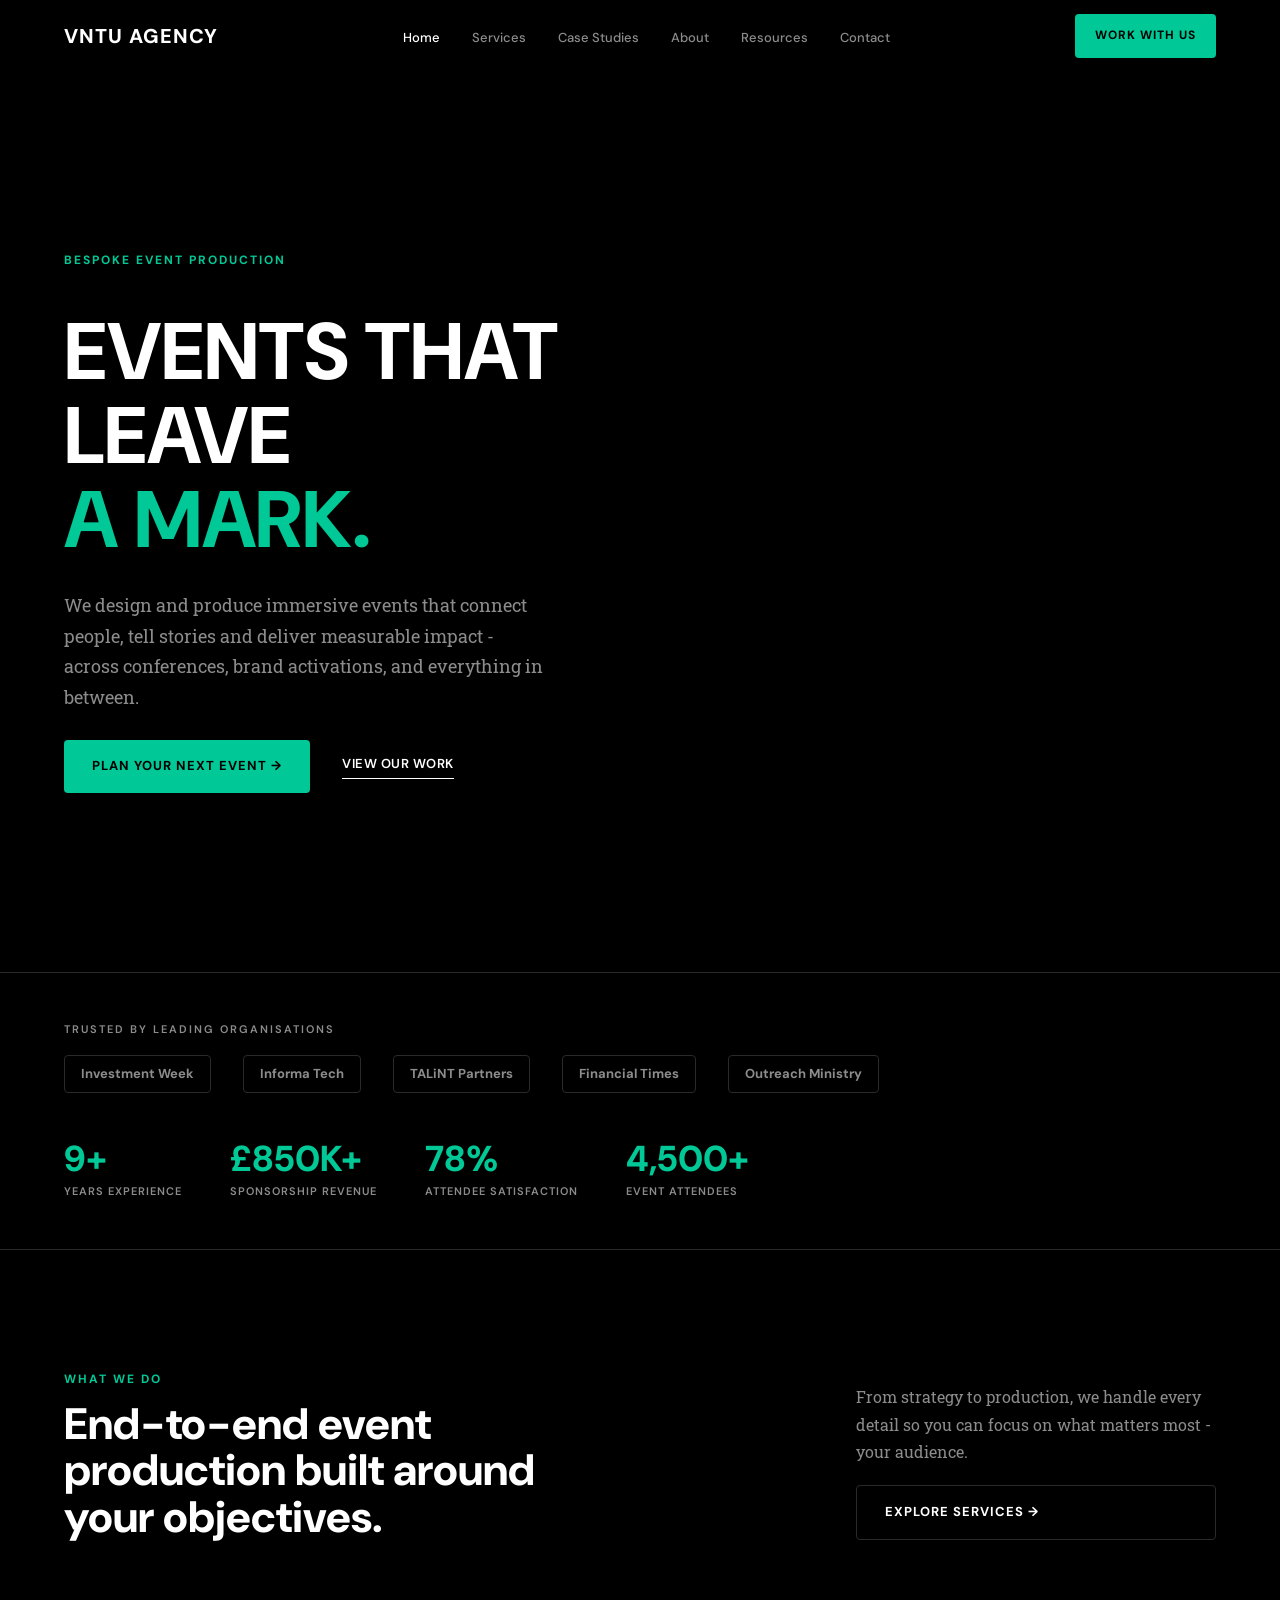
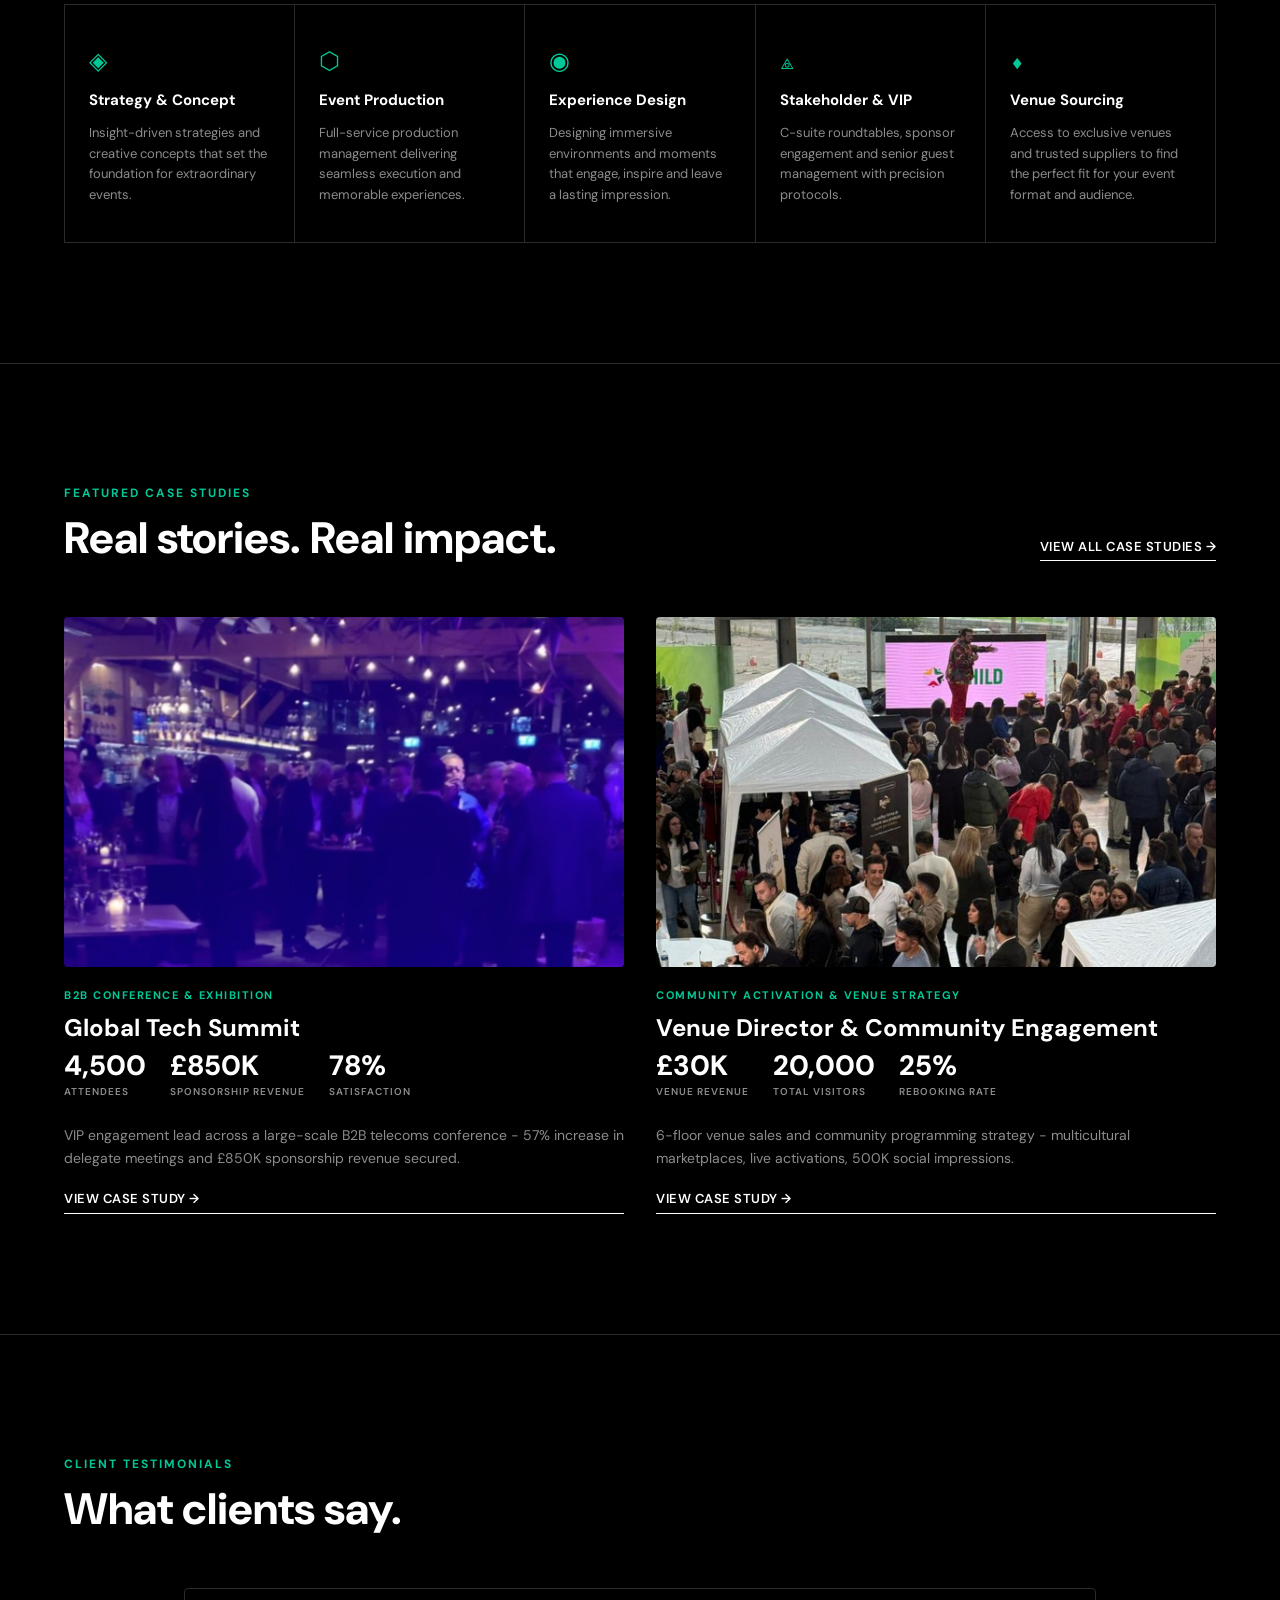
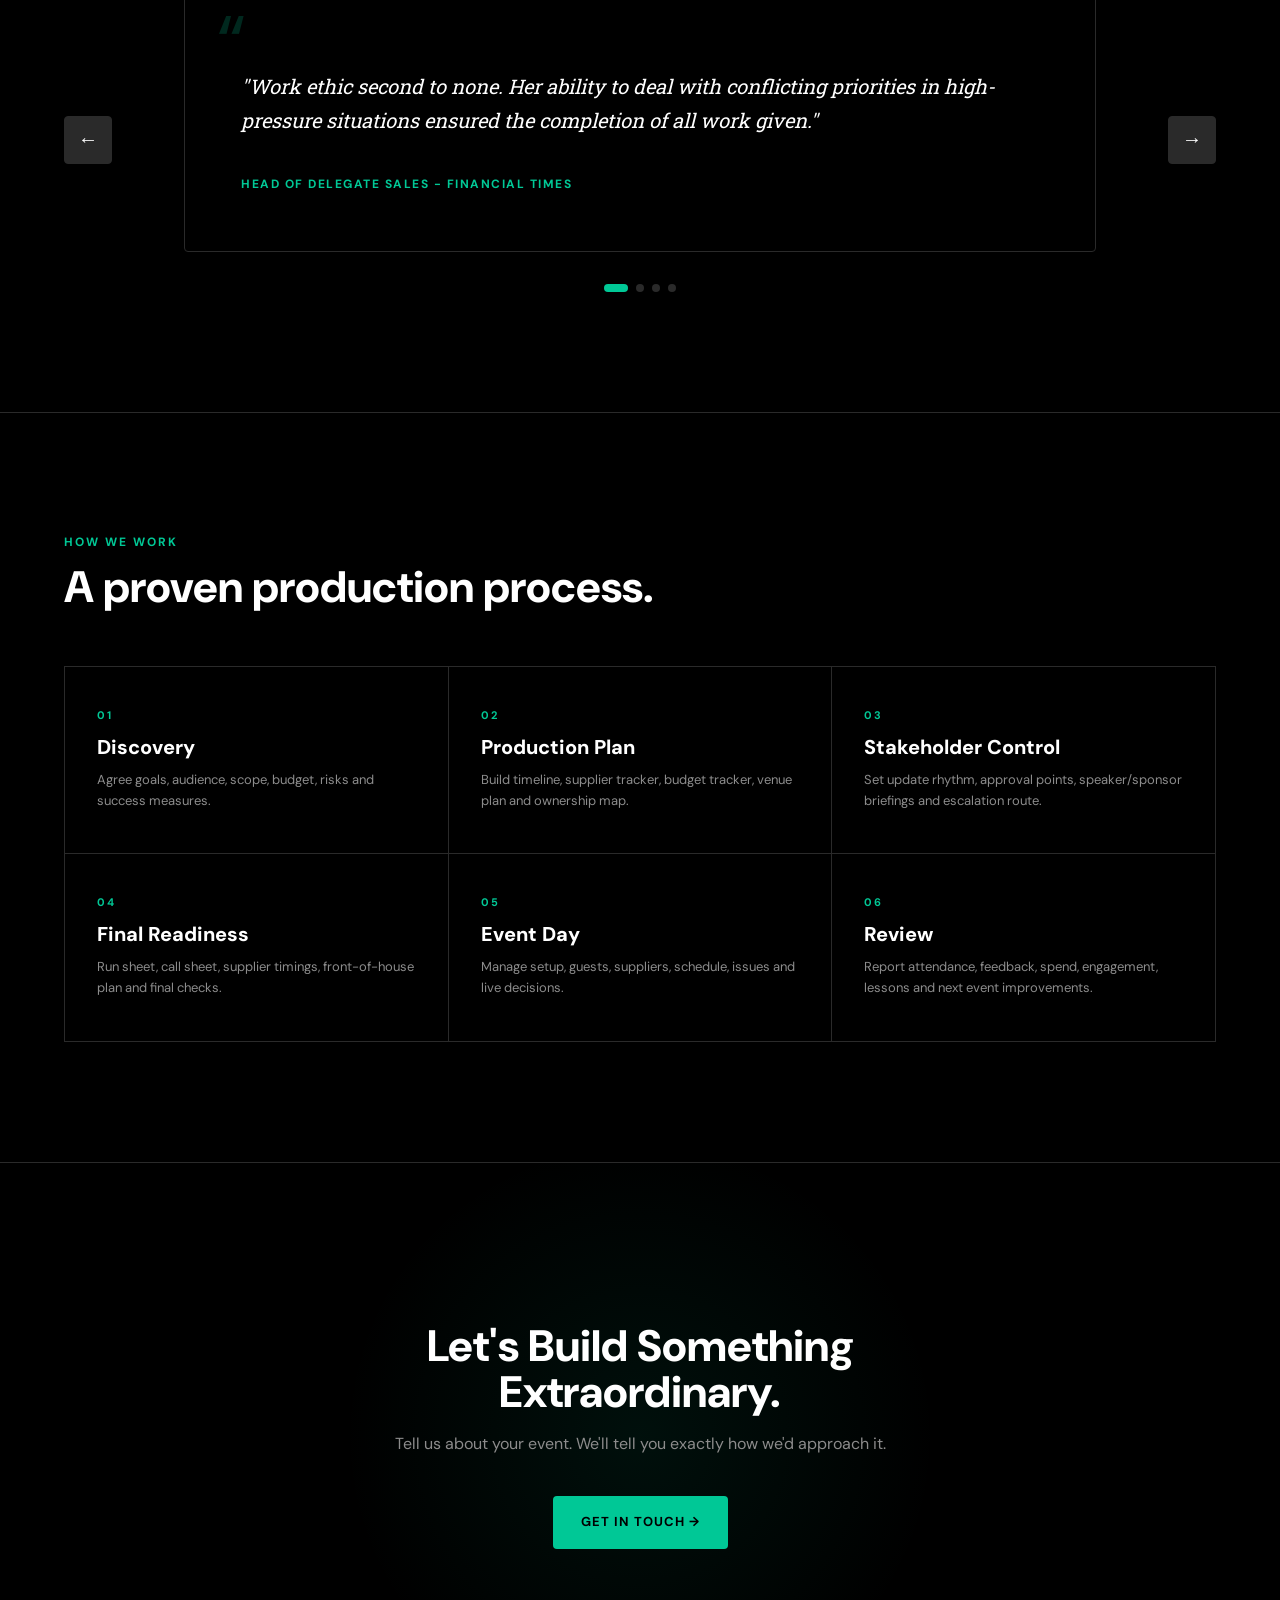
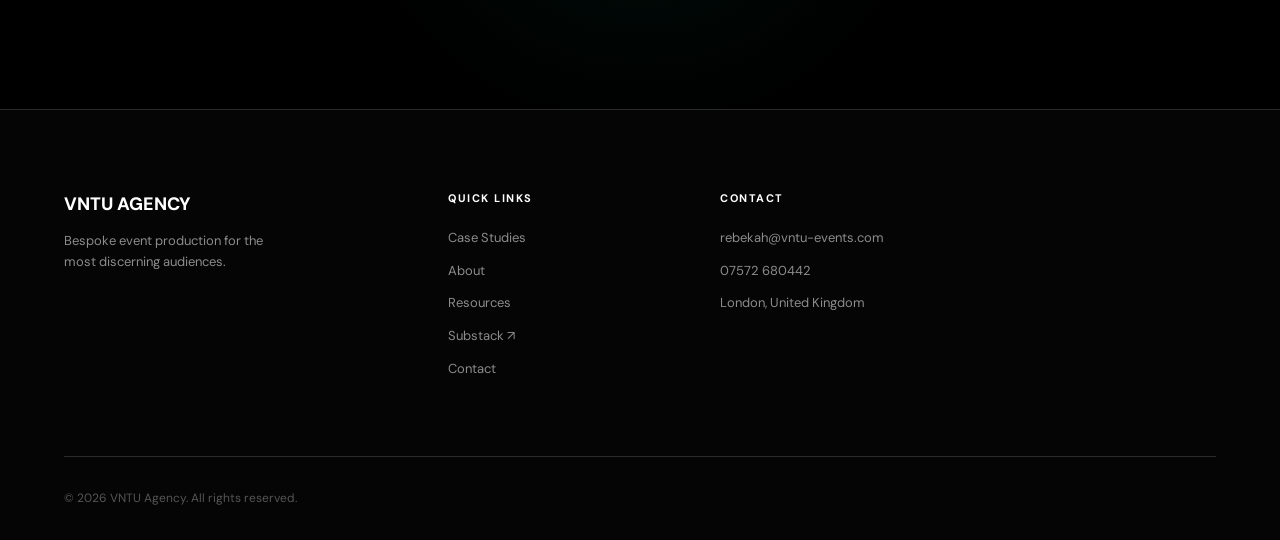
==== commit 361ac4a0: "Remove em-dashes from index.html" ====
--- a/index.html
+++ b/index.html
@@ -3,9 +3,9 @@
 <head>
   <meta charset="UTF-8">
   <meta name="viewport" content="width=device-width, initial-scale=1.0">
-  <title>VNTU Agency — Bespoke Event Production | London, UK</title>
+  <title>VNTU Agency - Bespoke Event Production | London, UK</title>
   <meta name="description" content="VNTU Agency delivers bespoke event production across corporate conferences, brand activations, networking dinners and community events. 9+ years experience. Based in London.">
-  <meta property="og:title" content="VNTU Agency — Events That Leave A Mark">
+  <meta property="og:title" content="VNTU Agency - Events That Leave A Mark">
   <meta property="og:description" content="Bespoke event production for the most discerning audiences. Strategy, production and experience design across the UK.">
   <meta property="og:type" content="website">
   <meta property="og:url" content="https://vntu-events.com">
@@ -72,7 +72,7 @@
   <div class="hero__content">
     <span class="eyebrow">Bespoke Event Production</span>
     <h1 class="hero__heading">Events That Leave<br><span>A Mark.</span></h1>
-    <p class="hero__sub">We design and produce immersive events that connect people, tell stories and deliver measurable impact — across conferences, brand activations, and everything in between.</p>
+    <p class="hero__sub">We design and produce immersive events that connect people, tell stories and deliver measurable impact - across conferences, brand activations, and everything in between.</p>
     <div class="hero__buttons">
       <a href="contact.html" class="btn btn-primary">Plan Your Next Event →</a>
       <a href="case-studies.html" class="btn btn-ghost">View Our Work</a>
@@ -137,7 +137,7 @@
         <h2>End-to-end event production built around your objectives.</h2>
       </div>
       <div class="services__header-right">
-        <p class="services__intro">From strategy to production, we handle every detail so you can focus on what matters most — your audience.</p>
+        <p class="services__intro">From strategy to production, we handle every detail so you can focus on what matters most - your audience.</p>
         <a href="services.html" class="btn btn-outline">Explore Services →</a>
       </div>
     </div>
@@ -192,7 +192,7 @@
           <div class="case-stat"><span class="case-stat__number">£850K</span><span class="case-stat__label">Sponsorship Revenue</span></div>
           <div class="case-stat"><span class="case-stat__number">78%</span><span class="case-stat__label">Satisfaction</span></div>
         </div>
-        <p class="case-card__result">VIP engagement lead across a large-scale B2B telecoms conference — 57% increase in delegate meetings and £850K sponsorship revenue secured.</p>
+        <p class="case-card__result">VIP engagement lead across a large-scale B2B telecoms conference - 57% increase in delegate meetings and £850K sponsorship revenue secured.</p>
         <a href="case-studies/global-tech-summit.html" class="btn btn-ghost">View Case Study →</a>
       </div>
       <div class="case-card">
@@ -205,7 +205,7 @@
           <div class="case-stat"><span class="case-stat__number">20,000</span><span class="case-stat__label">Total Visitors</span></div>
           <div class="case-stat"><span class="case-stat__number">25%</span><span class="case-stat__label">Rebooking Rate</span></div>
         </div>
-        <p class="case-card__result">6-floor venue sales and community programming strategy — multicultural marketplaces, live activations, 500K social impressions.</p>
+        <p class="case-card__result">6-floor venue sales and community programming strategy - multicultural marketplaces, live activations, 500K social impressions.</p>
         <a href="case-studies/venue-director.html" class="btn btn-ghost">View Case Study →</a>
       </div>
     </div>
@@ -227,7 +227,7 @@
           <div style="border:1px solid var(--grey-dark);border-radius:4px;padding:56px;position:relative;">
             <span style="font-family:var(--font-heading);font-size:80px;color:var(--teal);line-height:1;position:absolute;top:16px;left:32px;opacity:0.2;">&#8220;</span>
             <p style="font-family:var(--font-body);font-size:20px;font-style:italic;line-height:1.7;color:var(--white);margin-bottom:32px;padding-top:24px;">"Work ethic second to none. Her ability to deal with conflicting priorities in high-pressure situations ensured the completion of all work given."</p>
-            <span style="font-family:var(--font-ui);font-size:12px;font-weight:700;letter-spacing:1.5px;text-transform:uppercase;color:var(--teal);">Head of Delegate Sales &mdash; Financial Times</span>
+            <span style="font-family:var(--font-ui);font-size:12px;font-weight:700;letter-spacing:1.5px;text-transform:uppercase;color:var(--teal);">Head of Delegate Sales - Financial Times</span>
           </div>
         </div>
 
@@ -235,7 +235,7 @@
           <div style="border:1px solid var(--grey-dark);border-radius:4px;padding:56px;position:relative;">
             <span style="font-family:var(--font-heading);font-size:80px;color:var(--teal);line-height:1;position:absolute;top:16px;left:32px;opacity:0.2;">&#8220;</span>
             <p style="font-family:var(--font-body);font-size:20px;font-style:italic;line-height:1.7;color:var(--white);margin-bottom:32px;padding-top:24px;">"Rebekah made a significant impact on the success of these events and was recognised for them internally."</p>
-            <span style="font-family:var(--font-ui);font-size:12px;font-weight:700;letter-spacing:1.5px;text-transform:uppercase;color:var(--teal);">Senior VIP Executive &mdash; Informa Markets</span>
+            <span style="font-family:var(--font-ui);font-size:12px;font-weight:700;letter-spacing:1.5px;text-transform:uppercase;color:var(--teal);">Senior VIP Executive - Informa Markets</span>
           </div>
         </div>
 
@@ -243,7 +243,7 @@
           <div style="border:1px solid var(--grey-dark);border-radius:4px;padding:56px;position:relative;">
             <span style="font-family:var(--font-heading);font-size:80px;color:var(--teal);line-height:1;position:absolute;top:16px;left:32px;opacity:0.2;">&#8220;</span>
             <p style="font-family:var(--font-body);font-size:20px;font-style:italic;line-height:1.7;color:var(--white);margin-bottom:32px;padding-top:24px;">"A remarkable individual who adds immense value to any space she steps into."</p>
-            <span style="font-family:var(--font-ui);font-size:12px;font-weight:700;letter-spacing:1.5px;text-transform:uppercase;color:var(--teal);">Senior Relationship Manager &mdash; Evenco International</span>
+            <span style="font-family:var(--font-ui);font-size:12px;font-weight:700;letter-spacing:1.5px;text-transform:uppercase;color:var(--teal);">Senior Relationship Manager - Evenco International</span>
           </div>
         </div>
 
@@ -251,7 +251,7 @@
           <div style="border:1px solid var(--grey-dark);border-radius:4px;padding:56px;position:relative;">
             <span style="font-family:var(--font-heading);font-size:80px;color:var(--teal);line-height:1;position:absolute;top:16px;left:32px;opacity:0.2;">&#8220;</span>
             <p style="font-family:var(--font-body);font-size:20px;font-style:italic;line-height:1.7;color:var(--white);margin-bottom:32px;padding-top:24px;">"In terms of any feedback it&#39;s only positive, you work through things in a really methodical way."</p>
-            <span style="font-family:var(--font-ui);font-size:12px;font-weight:700;letter-spacing:1.5px;text-transform:uppercase;color:var(--teal);">Head of Events &mdash; R3, The Association of Business Recovery</span>
+            <span style="font-family:var(--font-ui);font-size:12px;font-weight:700;letter-spacing:1.5px;text-transform:uppercase;color:var(--teal);">Head of Events - R3, The Association of Business Recovery</span>
           </div>
         </div>
 
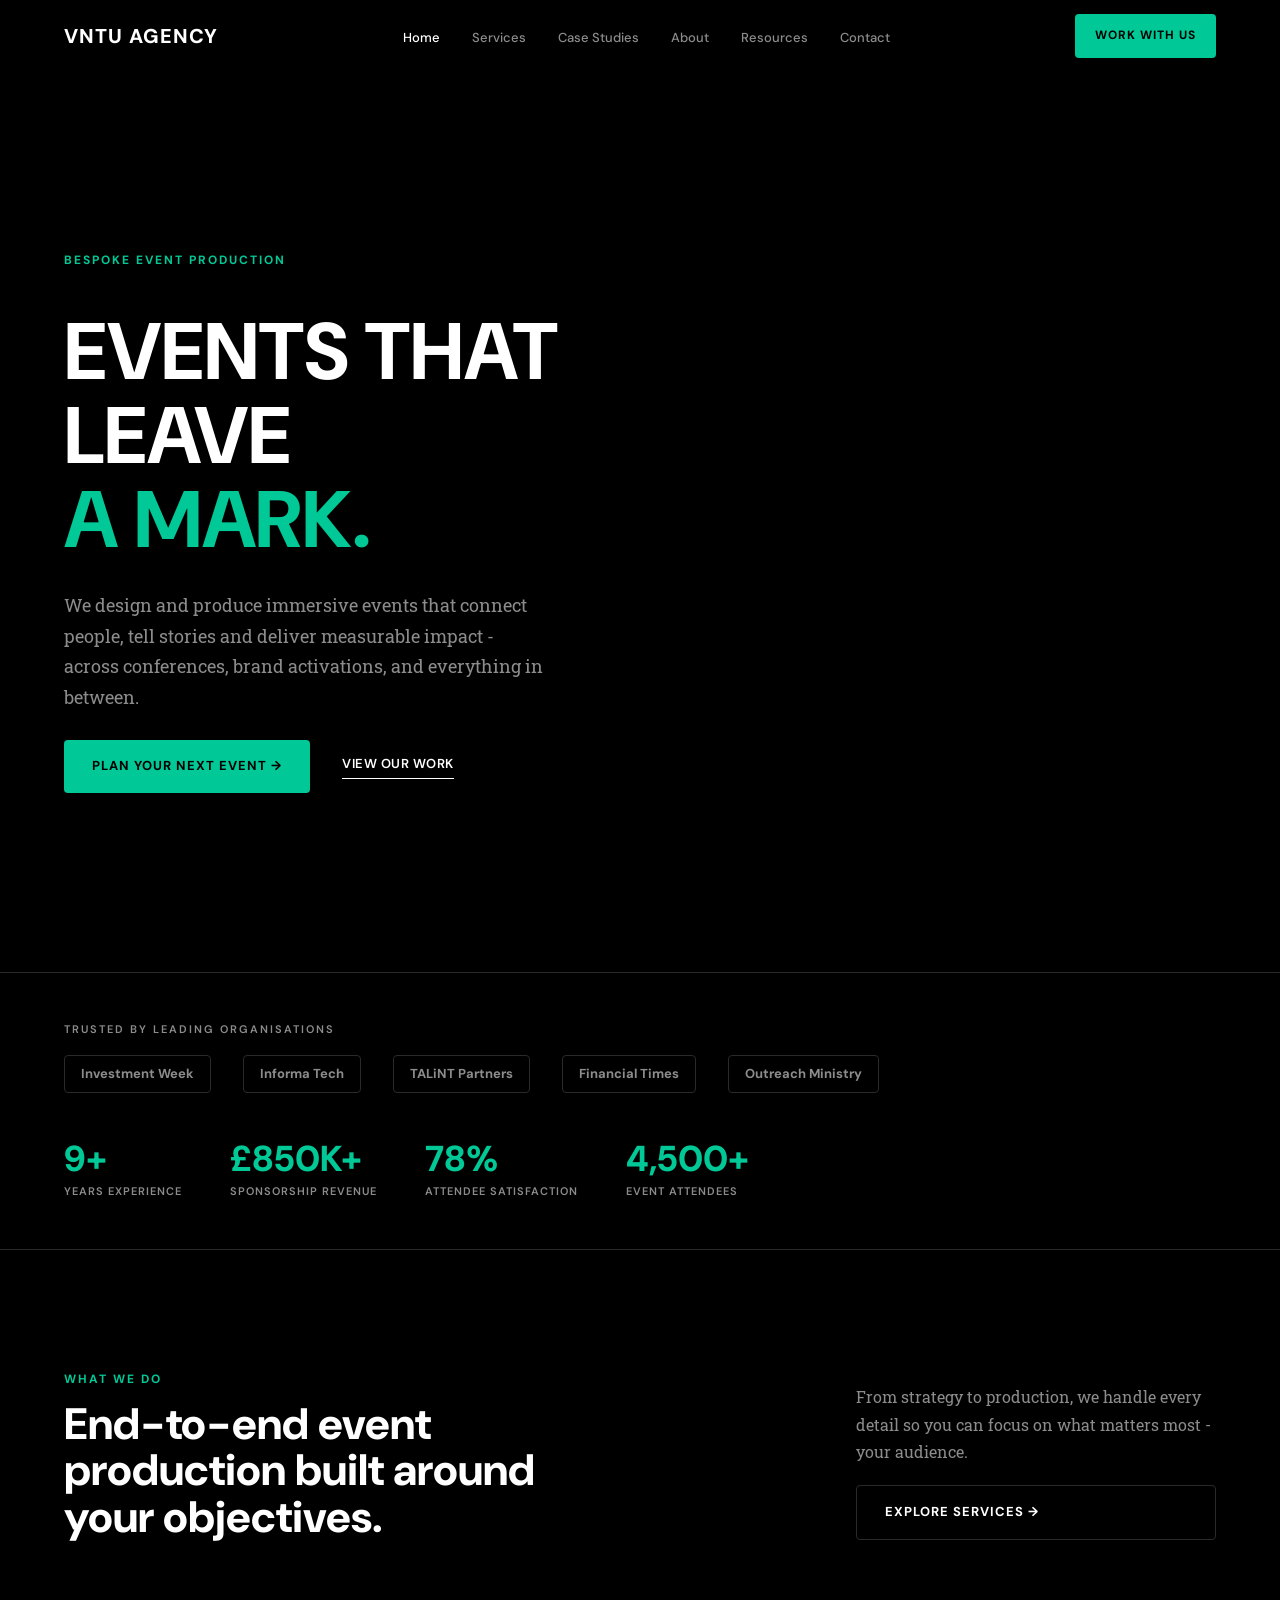
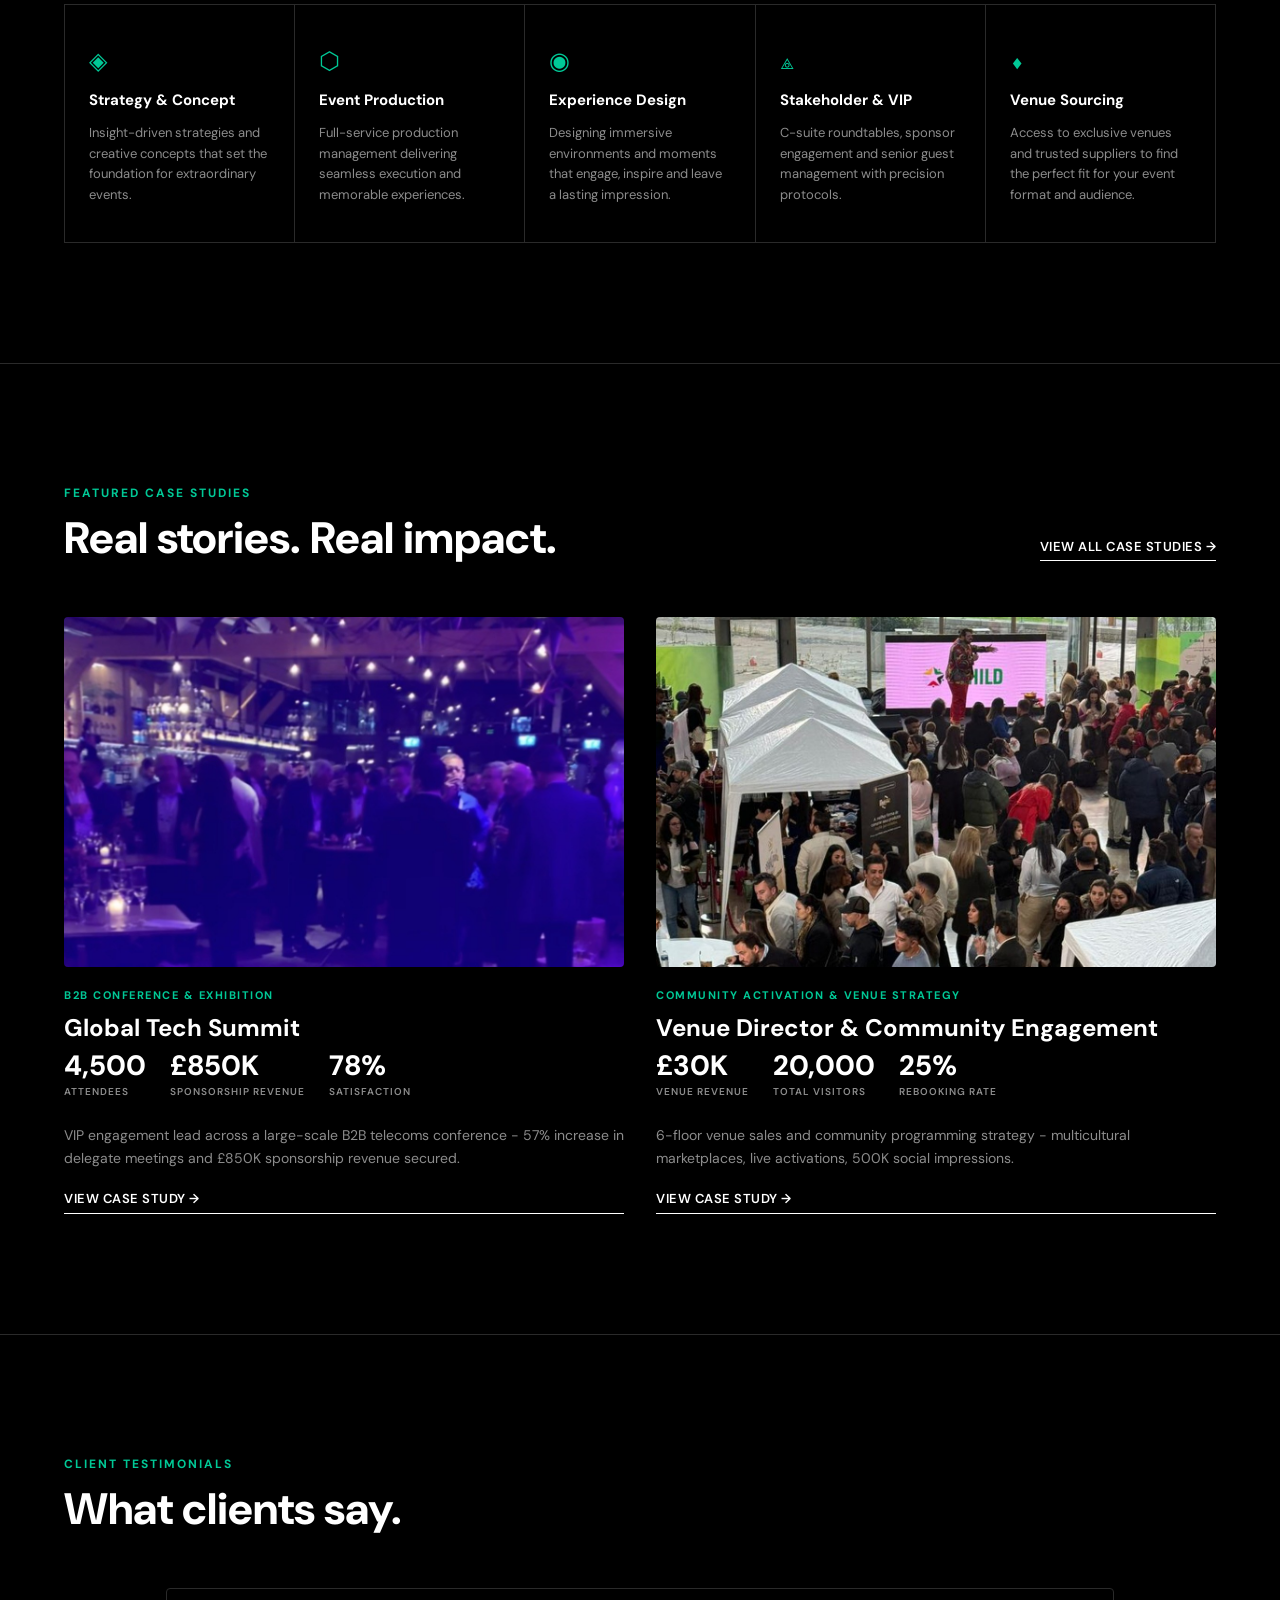
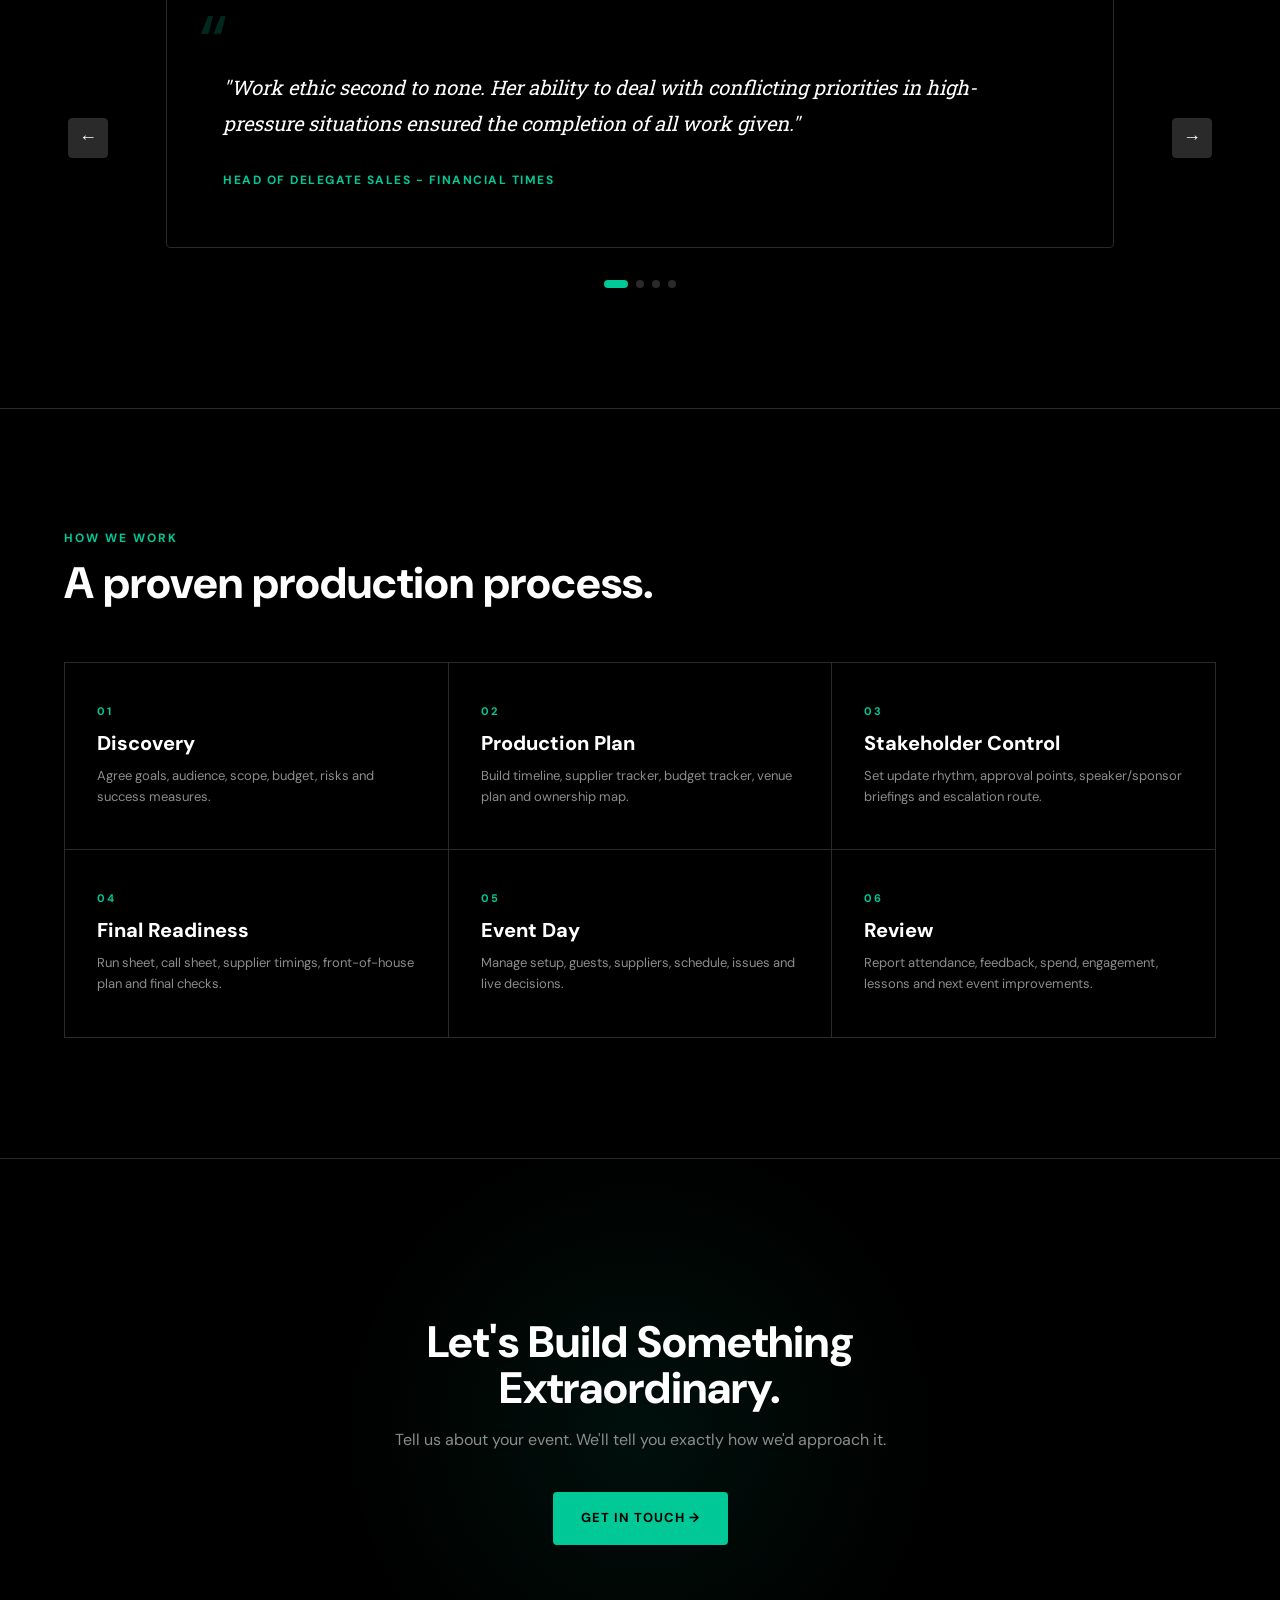
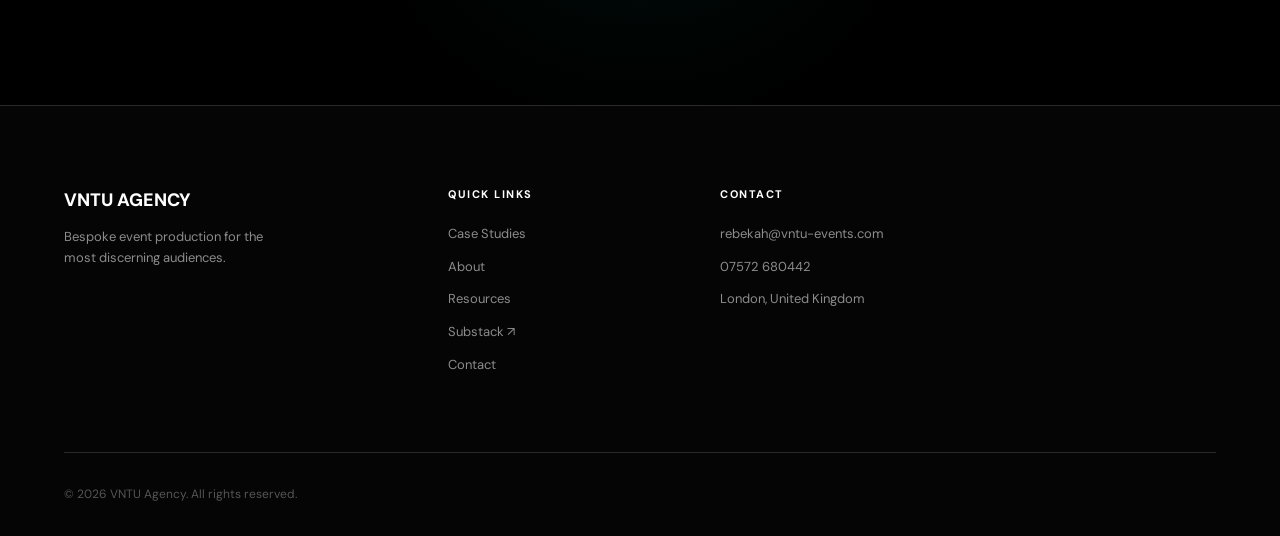
==== commit fec8d1d5: "Fix: testimonial carousel responsive on mobile" ====
--- a/index.html
+++ b/index.html
@@ -53,7 +53,7 @@
       <li><a href="resources.html" class="nav__link">Resources</a></li>
       <li><a href="contact.html" class="nav__link">Contact</a></li>
     </ul>
-    <a href="contact.html" class="btn btn-primary" style="font-size:12px;padding:12px 20px;">Work With Us</a>
+    <a href="contact.html" class="btn btn-primary" style="font-size:12px;padding:12px 20px;white-space:nowrap;">Work With Us</a>
     <button class="nav__mobile-toggle" aria-label="Open menu">☰</button>
   </div>
   <div class="nav__mobile-menu">
@@ -223,34 +223,34 @@
       <!-- Track -->
       <div class="tc-track" style="display:flex;transition:transform 0.5s ease;">
 
-        <div class="tc-slide" style="min-width:100%;padding:0 120px;box-sizing:border-box;">
-          <div style="border:1px solid var(--grey-dark);border-radius:4px;padding:56px;position:relative;">
+        <div class="tc-slide" style="min-width:100%;padding:0 clamp(16px, 8vw, 120px);box-sizing:border-box;">
+          <div style="border:1px solid var(--grey-dark);border-radius:4px;padding:clamp(24px,5vw,56px);position:relative;">
             <span style="font-family:var(--font-heading);font-size:80px;color:var(--teal);line-height:1;position:absolute;top:16px;left:32px;opacity:0.2;">&#8220;</span>
-            <p style="font-family:var(--font-body);font-size:20px;font-style:italic;line-height:1.7;color:var(--white);margin-bottom:32px;padding-top:24px;">"Work ethic second to none. Her ability to deal with conflicting priorities in high-pressure situations ensured the completion of all work given."</p>
+            <p style="font-family:var(--font-body);font-size:clamp(15px,2.5vw,20px);font-style:italic;line-height:1.8;color:var(--white);margin-bottom:24px;padding-top:24px;">"Work ethic second to none. Her ability to deal with conflicting priorities in high-pressure situations ensured the completion of all work given."</p>
             <span style="font-family:var(--font-ui);font-size:12px;font-weight:700;letter-spacing:1.5px;text-transform:uppercase;color:var(--teal);">Head of Delegate Sales - Financial Times</span>
           </div>
         </div>
 
-        <div class="tc-slide" style="min-width:100%;padding:0 120px;box-sizing:border-box;">
-          <div style="border:1px solid var(--grey-dark);border-radius:4px;padding:56px;position:relative;">
+        <div class="tc-slide" style="min-width:100%;padding:0 clamp(16px, 8vw, 120px);box-sizing:border-box;">
+          <div style="border:1px solid var(--grey-dark);border-radius:4px;padding:clamp(24px,5vw,56px);position:relative;">
             <span style="font-family:var(--font-heading);font-size:80px;color:var(--teal);line-height:1;position:absolute;top:16px;left:32px;opacity:0.2;">&#8220;</span>
-            <p style="font-family:var(--font-body);font-size:20px;font-style:italic;line-height:1.7;color:var(--white);margin-bottom:32px;padding-top:24px;">"Rebekah made a significant impact on the success of these events and was recognised for them internally."</p>
+            <p style="font-family:var(--font-body);font-size:clamp(15px,2.5vw,20px);font-style:italic;line-height:1.8;color:var(--white);margin-bottom:24px;padding-top:24px;">"Rebekah made a significant impact on the success of these events and was recognised for them internally."</p>
             <span style="font-family:var(--font-ui);font-size:12px;font-weight:700;letter-spacing:1.5px;text-transform:uppercase;color:var(--teal);">Senior VIP Executive - Informa Markets</span>
           </div>
         </div>
 
-        <div class="tc-slide" style="min-width:100%;padding:0 120px;box-sizing:border-box;">
-          <div style="border:1px solid var(--grey-dark);border-radius:4px;padding:56px;position:relative;">
+        <div class="tc-slide" style="min-width:100%;padding:0 clamp(16px, 8vw, 120px);box-sizing:border-box;">
+          <div style="border:1px solid var(--grey-dark);border-radius:4px;padding:clamp(24px,5vw,56px);position:relative;">
             <span style="font-family:var(--font-heading);font-size:80px;color:var(--teal);line-height:1;position:absolute;top:16px;left:32px;opacity:0.2;">&#8220;</span>
-            <p style="font-family:var(--font-body);font-size:20px;font-style:italic;line-height:1.7;color:var(--white);margin-bottom:32px;padding-top:24px;">"A remarkable individual who adds immense value to any space she steps into."</p>
+            <p style="font-family:var(--font-body);font-size:clamp(15px,2.5vw,20px);font-style:italic;line-height:1.8;color:var(--white);margin-bottom:24px;padding-top:24px;">"A remarkable individual who adds immense value to any space she steps into."</p>
             <span style="font-family:var(--font-ui);font-size:12px;font-weight:700;letter-spacing:1.5px;text-transform:uppercase;color:var(--teal);">Senior Relationship Manager - Evenco International</span>
           </div>
         </div>
 
-        <div class="tc-slide" style="min-width:100%;padding:0 120px;box-sizing:border-box;">
-          <div style="border:1px solid var(--grey-dark);border-radius:4px;padding:56px;position:relative;">
+        <div class="tc-slide" style="min-width:100%;padding:0 clamp(16px, 8vw, 120px);box-sizing:border-box;">
+          <div style="border:1px solid var(--grey-dark);border-radius:4px;padding:clamp(24px,5vw,56px);position:relative;">
             <span style="font-family:var(--font-heading);font-size:80px;color:var(--teal);line-height:1;position:absolute;top:16px;left:32px;opacity:0.2;">&#8220;</span>
-            <p style="font-family:var(--font-body);font-size:20px;font-style:italic;line-height:1.7;color:var(--white);margin-bottom:32px;padding-top:24px;">"In terms of any feedback it&#39;s only positive, you work through things in a really methodical way."</p>
+            <p style="font-family:var(--font-body);font-size:clamp(15px,2.5vw,20px);font-style:italic;line-height:1.8;color:var(--white);margin-bottom:24px;padding-top:24px;">"In terms of any feedback it&#39;s only positive, you work through things in a really methodical way."</p>
             <span style="font-family:var(--font-ui);font-size:12px;font-weight:700;letter-spacing:1.5px;text-transform:uppercase;color:var(--teal);">Head of Events - R3, The Association of Business Recovery</span>
           </div>
         </div>
@@ -258,8 +258,8 @@
       </div><!-- end track -->
 
       <!-- Prev / Next -->
-      <button onclick="tcPrev()" aria-label="Previous" style="position:absolute;left:0;top:50%;transform:translateY(-50%);background:var(--grey-dark);border:1px solid var(--grey-dark);color:var(--white);width:48px;height:48px;border-radius:4px;font-size:20px;cursor:pointer;display:flex;align-items:center;justify-content:center;transition:background 0.2s;" onmouseover="this.style.background='var(--teal)';this.style.color='var(--black)'" onmouseout="this.style.background='var(--grey-dark)';this.style.color='var(--white)'">&#8592;</button>
-      <button onclick="tcNext()" aria-label="Next" style="position:absolute;right:0;top:50%;transform:translateY(-50%);background:var(--grey-dark);border:1px solid var(--grey-dark);color:var(--white);width:48px;height:48px;border-radius:4px;font-size:20px;cursor:pointer;display:flex;align-items:center;justify-content:center;transition:background 0.2s;" onmouseover="this.style.background='var(--teal)';this.style.color='var(--black)'" onmouseout="this.style.background='var(--grey-dark)';this.style.color='var(--white)'">&#8594;</button>
+      <button onclick="tcPrev()" aria-label="Previous" style="position:absolute;left:4px;top:50%;transform:translateY(-50%);background:var(--grey-dark);border:1px solid var(--grey-dark);color:var(--white);width:40px;height:40px;border-radius:4px;font-size:18px;cursor:pointer;display:flex;align-items:center;justify-content:center;transition:background 0.2s;z-index:2;" onmouseover="this.style.background='var(--teal)';this.style.color='var(--black)'" onmouseout="this.style.background='var(--grey-dark)';this.style.color='var(--white)'">&#8592;</button>
+      <button onclick="tcNext()" aria-label="Next" style="position:absolute;right:4px;top:50%;transform:translateY(-50%);background:var(--grey-dark);border:1px solid var(--grey-dark);color:var(--white);width:40px;height:40px;border-radius:4px;font-size:18px;cursor:pointer;display:flex;align-items:center;justify-content:center;transition:background 0.2s;z-index:2;" onmouseover="this.style.background='var(--teal)';this.style.color='var(--black)'" onmouseout="this.style.background='var(--grey-dark)';this.style.color='var(--white)'">&#8594;</button>
 
       <!-- Dots -->
       <div style="display:flex;justify-content:center;gap:8px;margin-top:32px;" id="tc-dots">
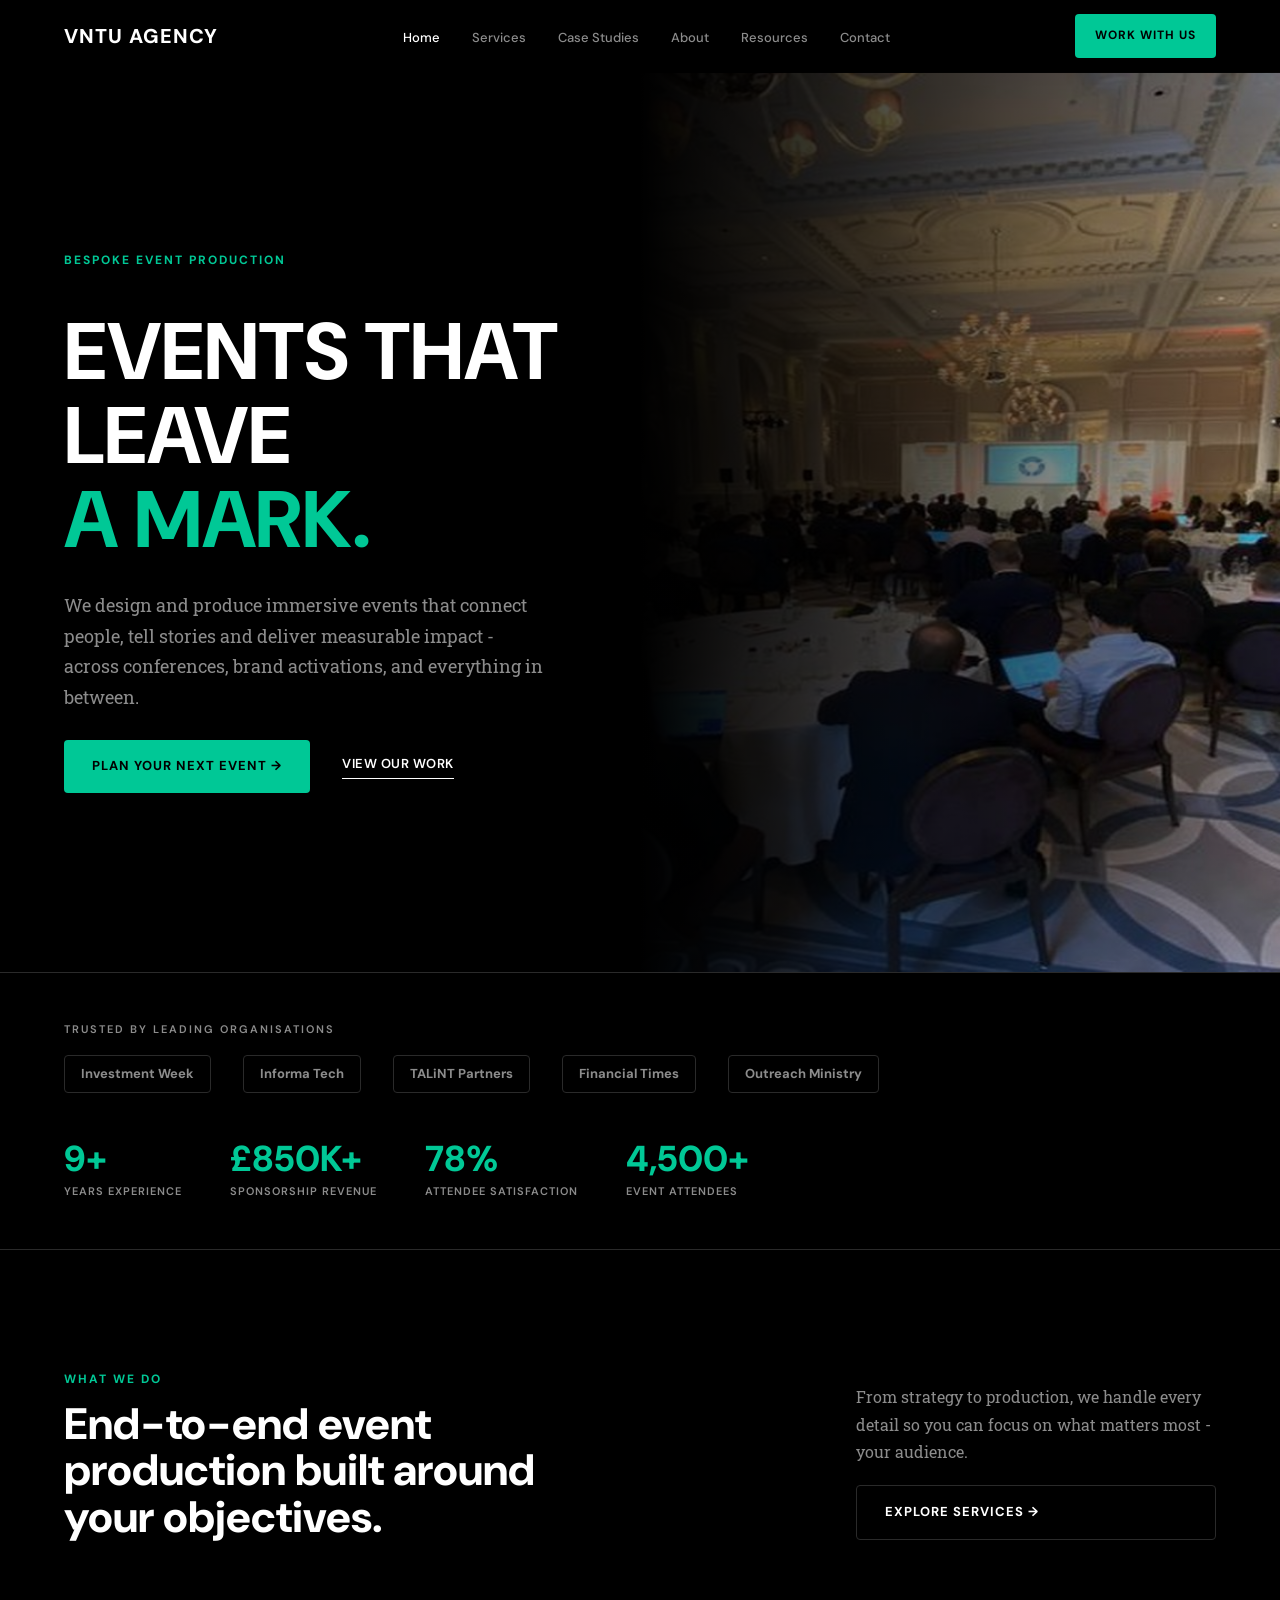
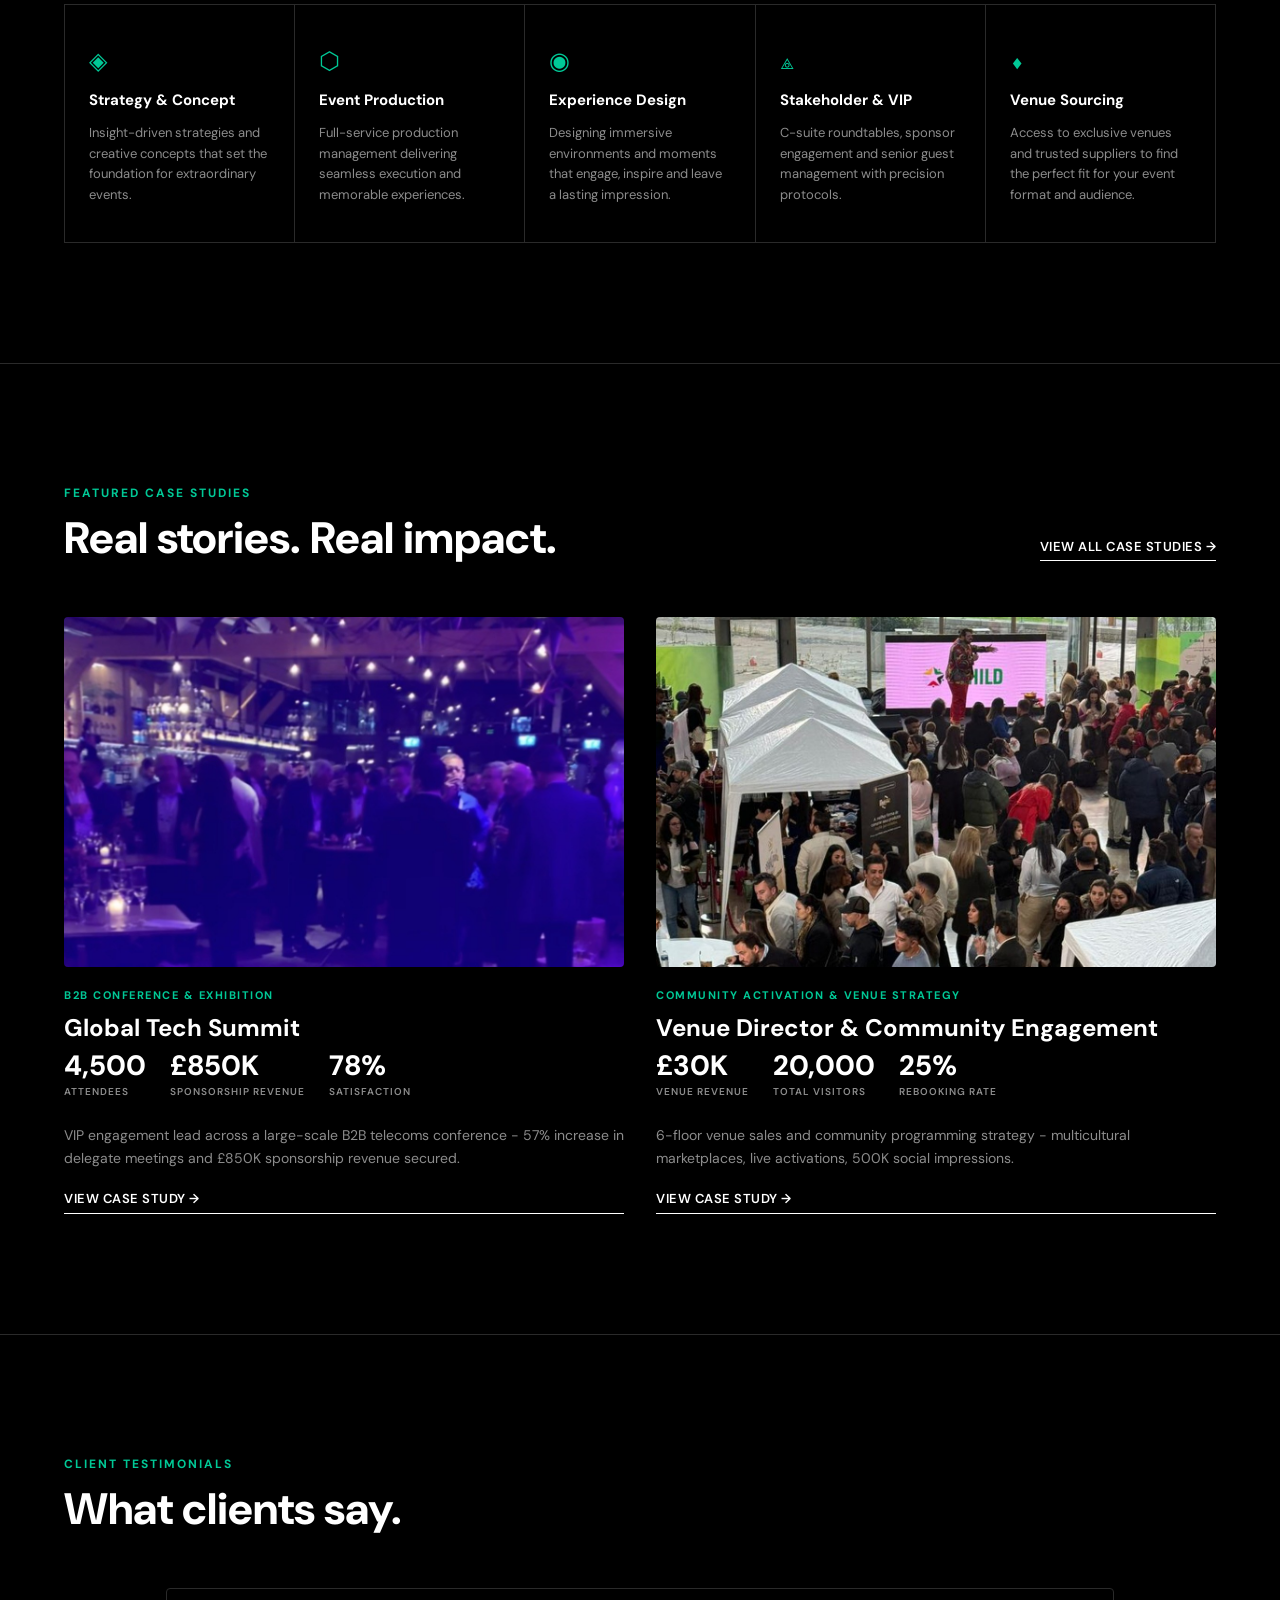
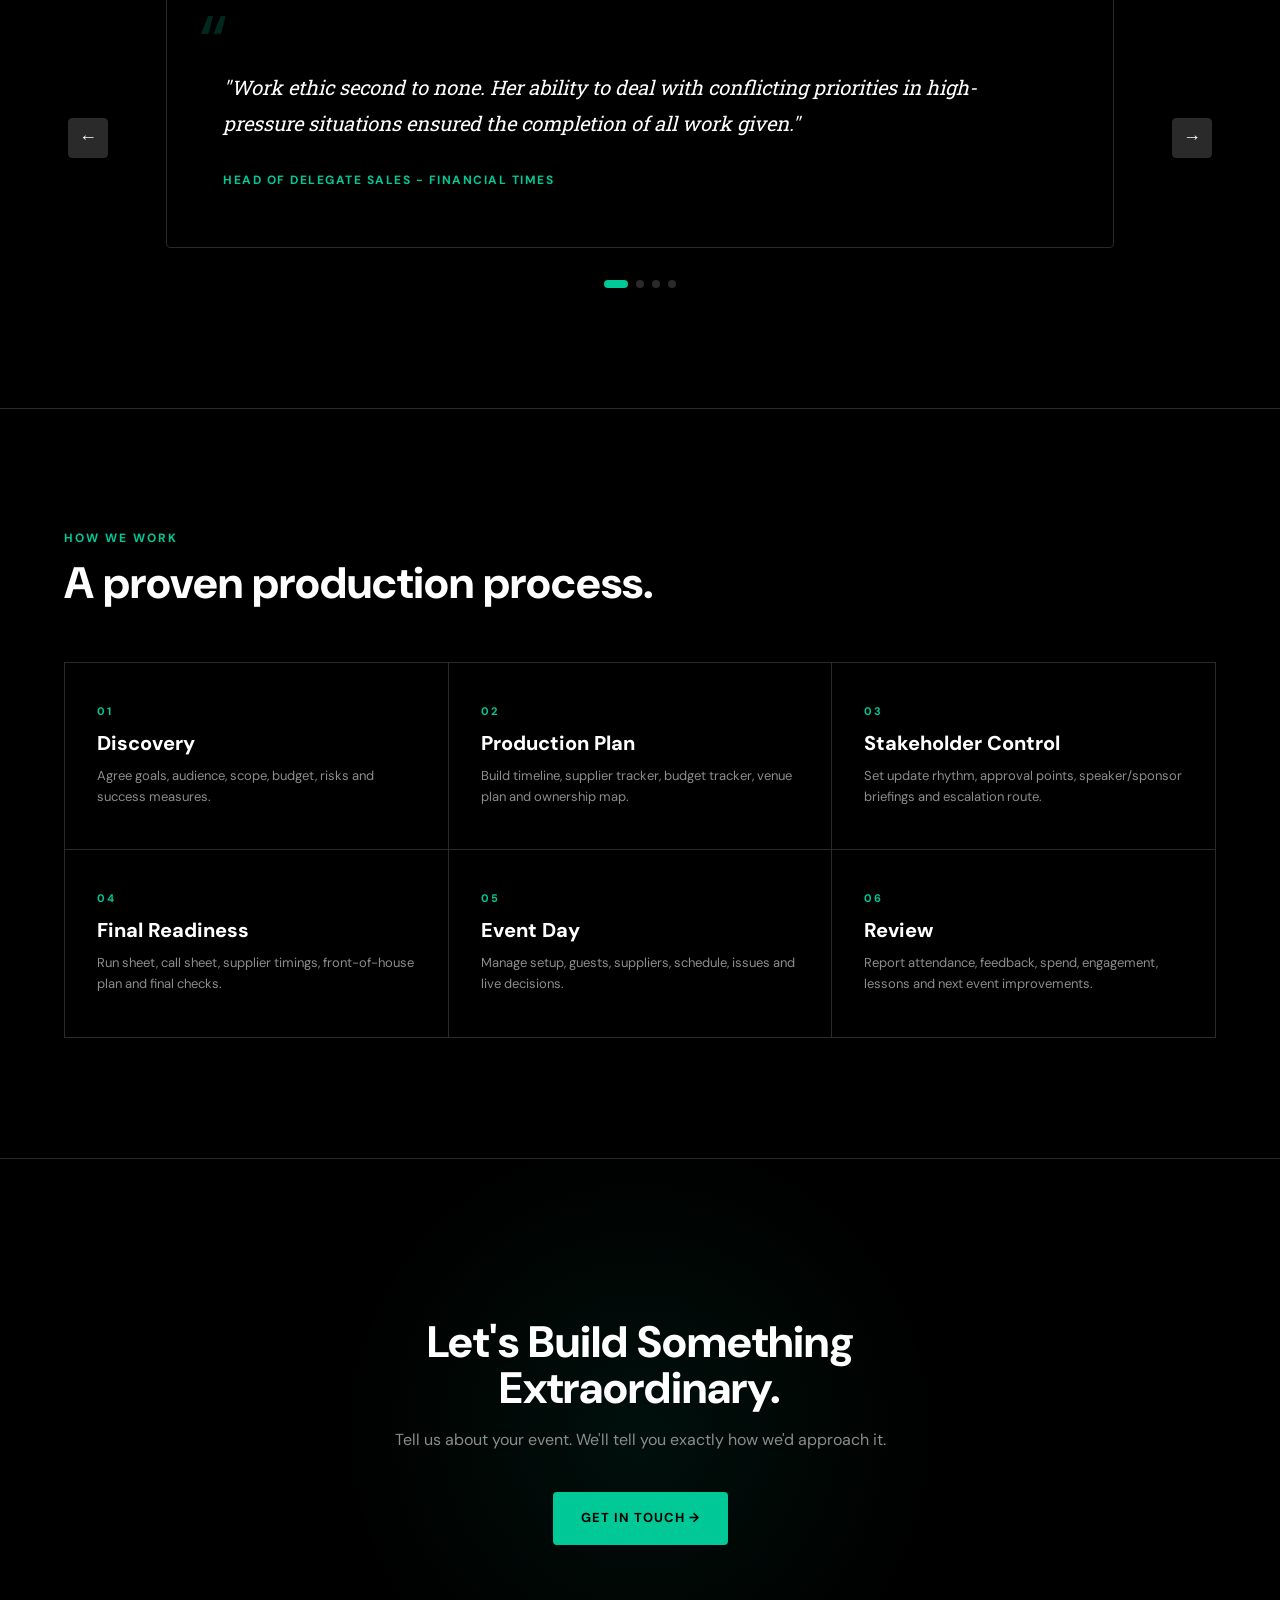
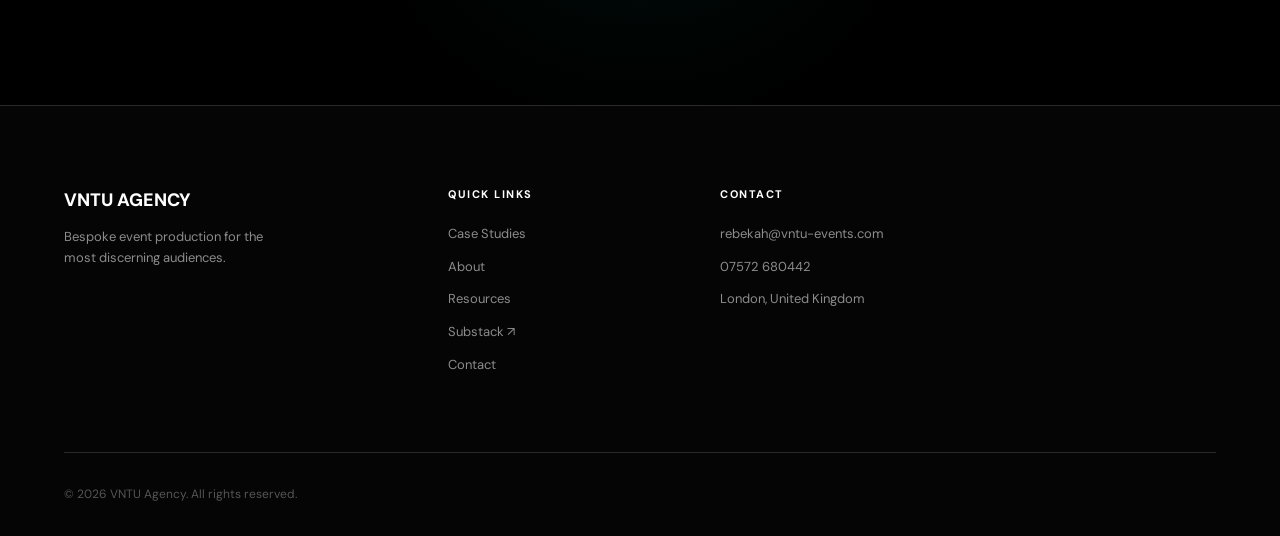
==== commit d2d746d4: "Add hero video poster fallback and Services CTA to hero" ====
--- a/index.html
+++ b/index.html
@@ -8,8 +8,11 @@
   <meta property="og:title" content="VNTU Agency - Events That Leave A Mark">
   <meta property="og:description" content="Bespoke event production for the most discerning audiences. Strategy, production and experience design across the UK.">
   <meta property="og:type" content="website">
-  <meta property="og:url" content="https://vntu-events.com">
-  <link rel="canonical" href="https://vntu-events.com">
+  <meta property="og:url" content="https://vntu-agency.pages.dev">
+  <link rel="canonical" href="https://vntu-agency.pages.dev">
+    <link rel="icon" type="image/svg+xml" href="favicon.svg">
+  <link rel="icon" type="image/png" sizes="32x32" href="favicon-32.png">
+  <link rel="icon" type="image/x-icon" href="favicon.ico">
   <link rel="stylesheet" href="css/styles.css">
   <!-- Organization Schema -->
   <script type="application/ld+json">
@@ -84,6 +87,7 @@
       muted
       loop
       playsinline
+      poster="assets/images/hero-ballroom.jpg"
       style="position:absolute;top:0;left:0;width:100%;height:100%;object-fit:cover;object-position:center;"
     >
       <source src="assets/images/hero-video-new.mp4" type="video/mp4">
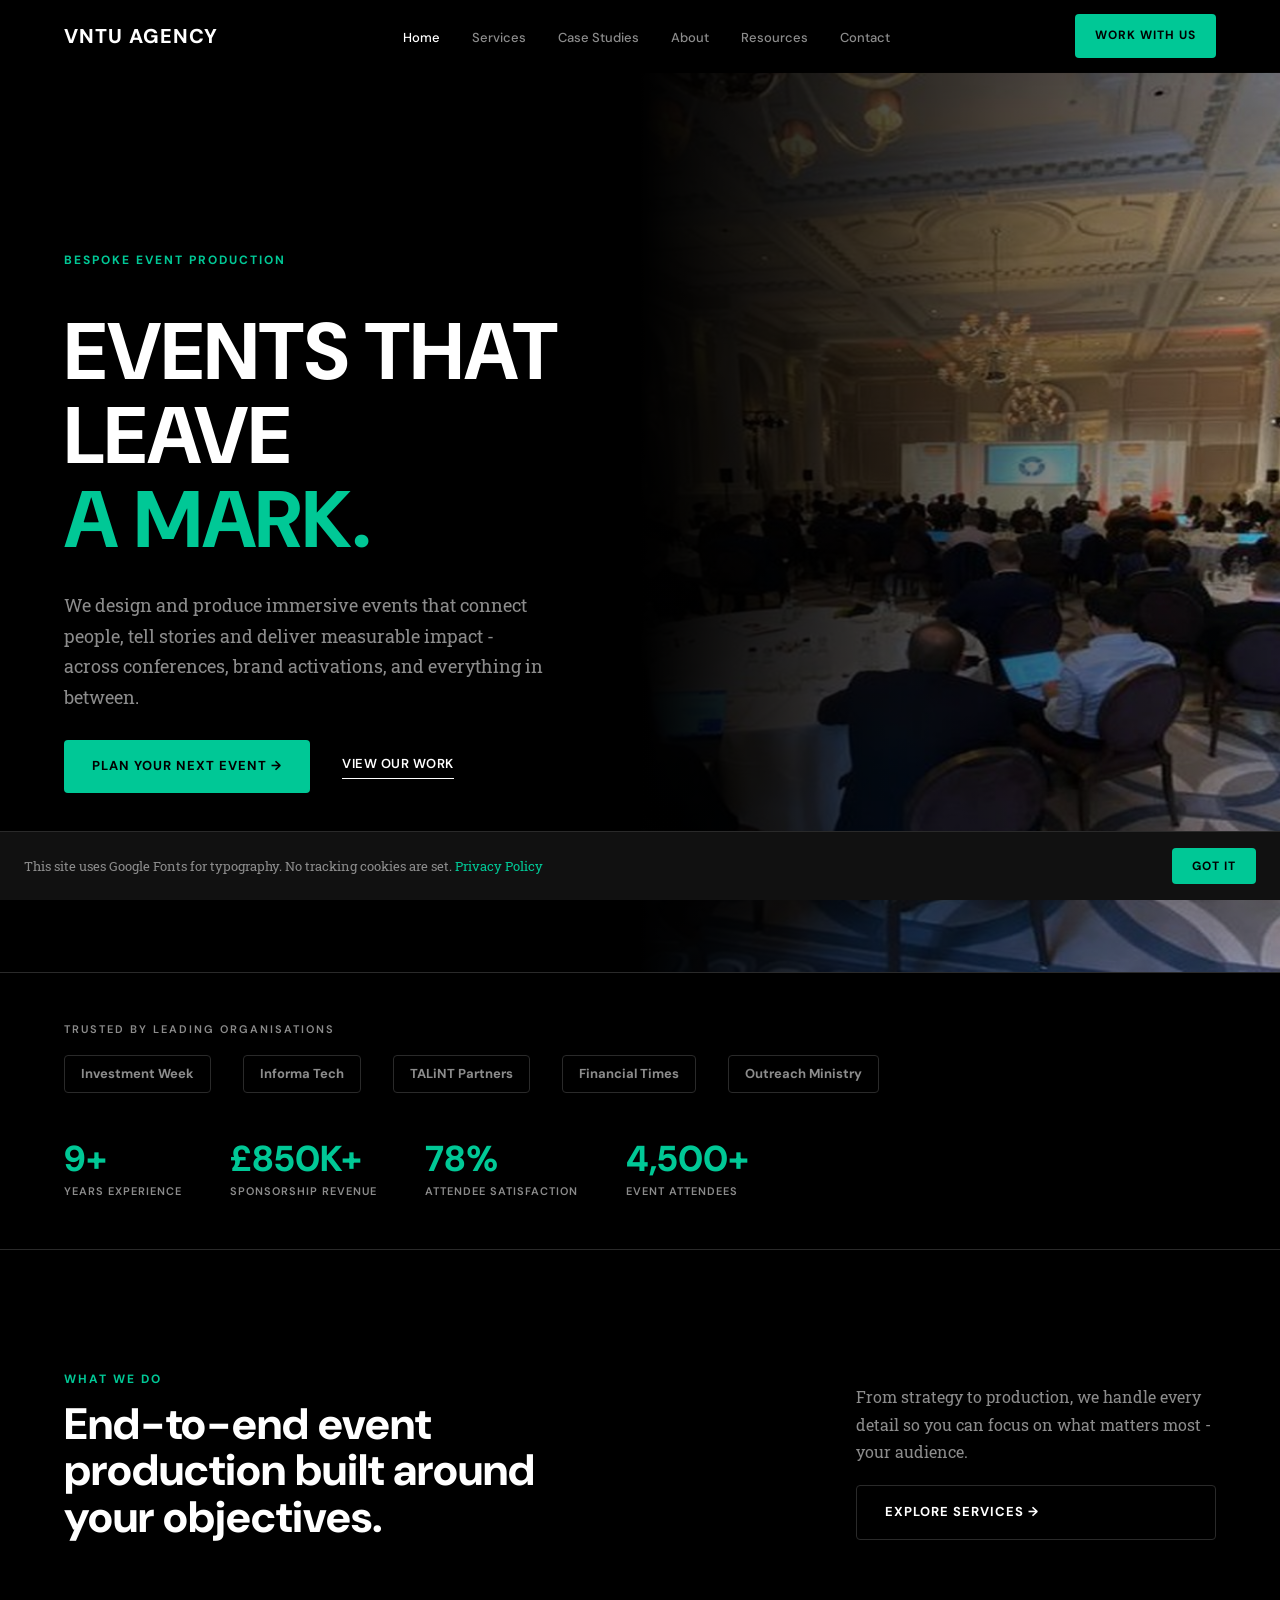
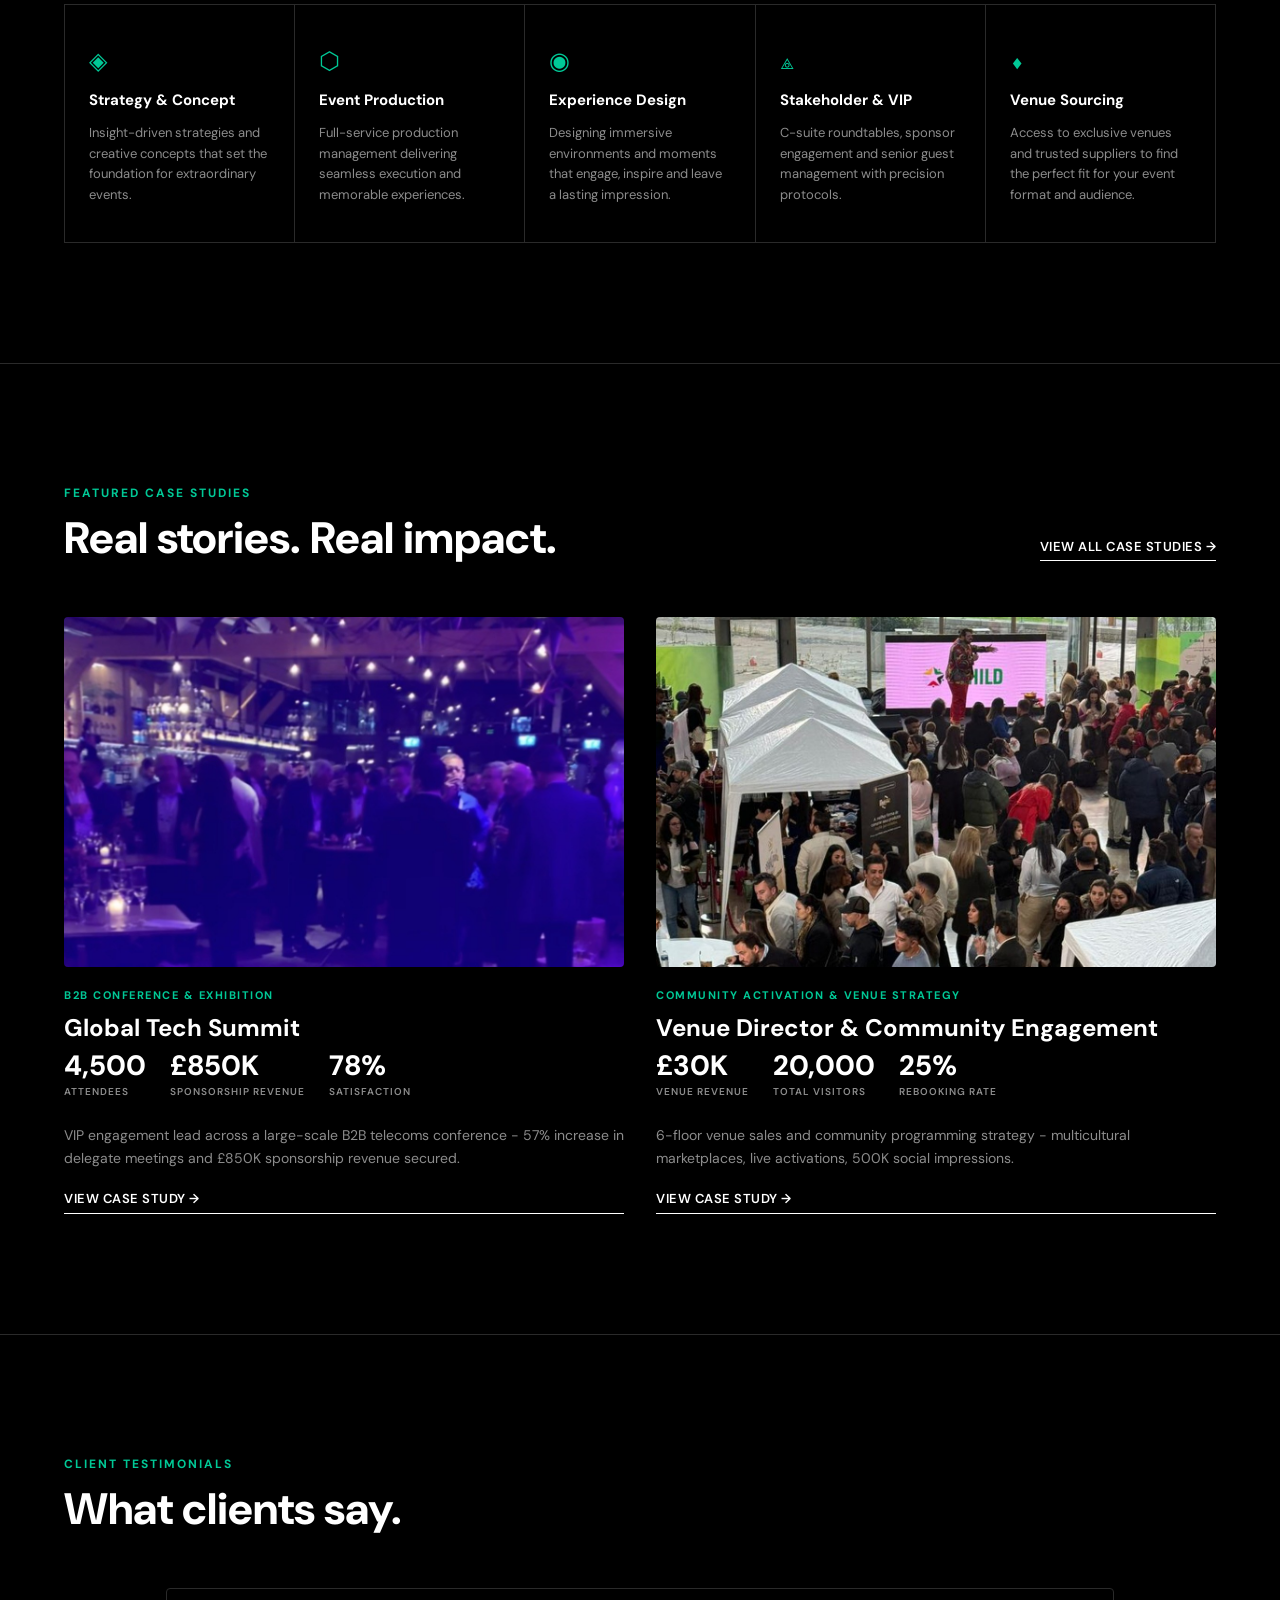
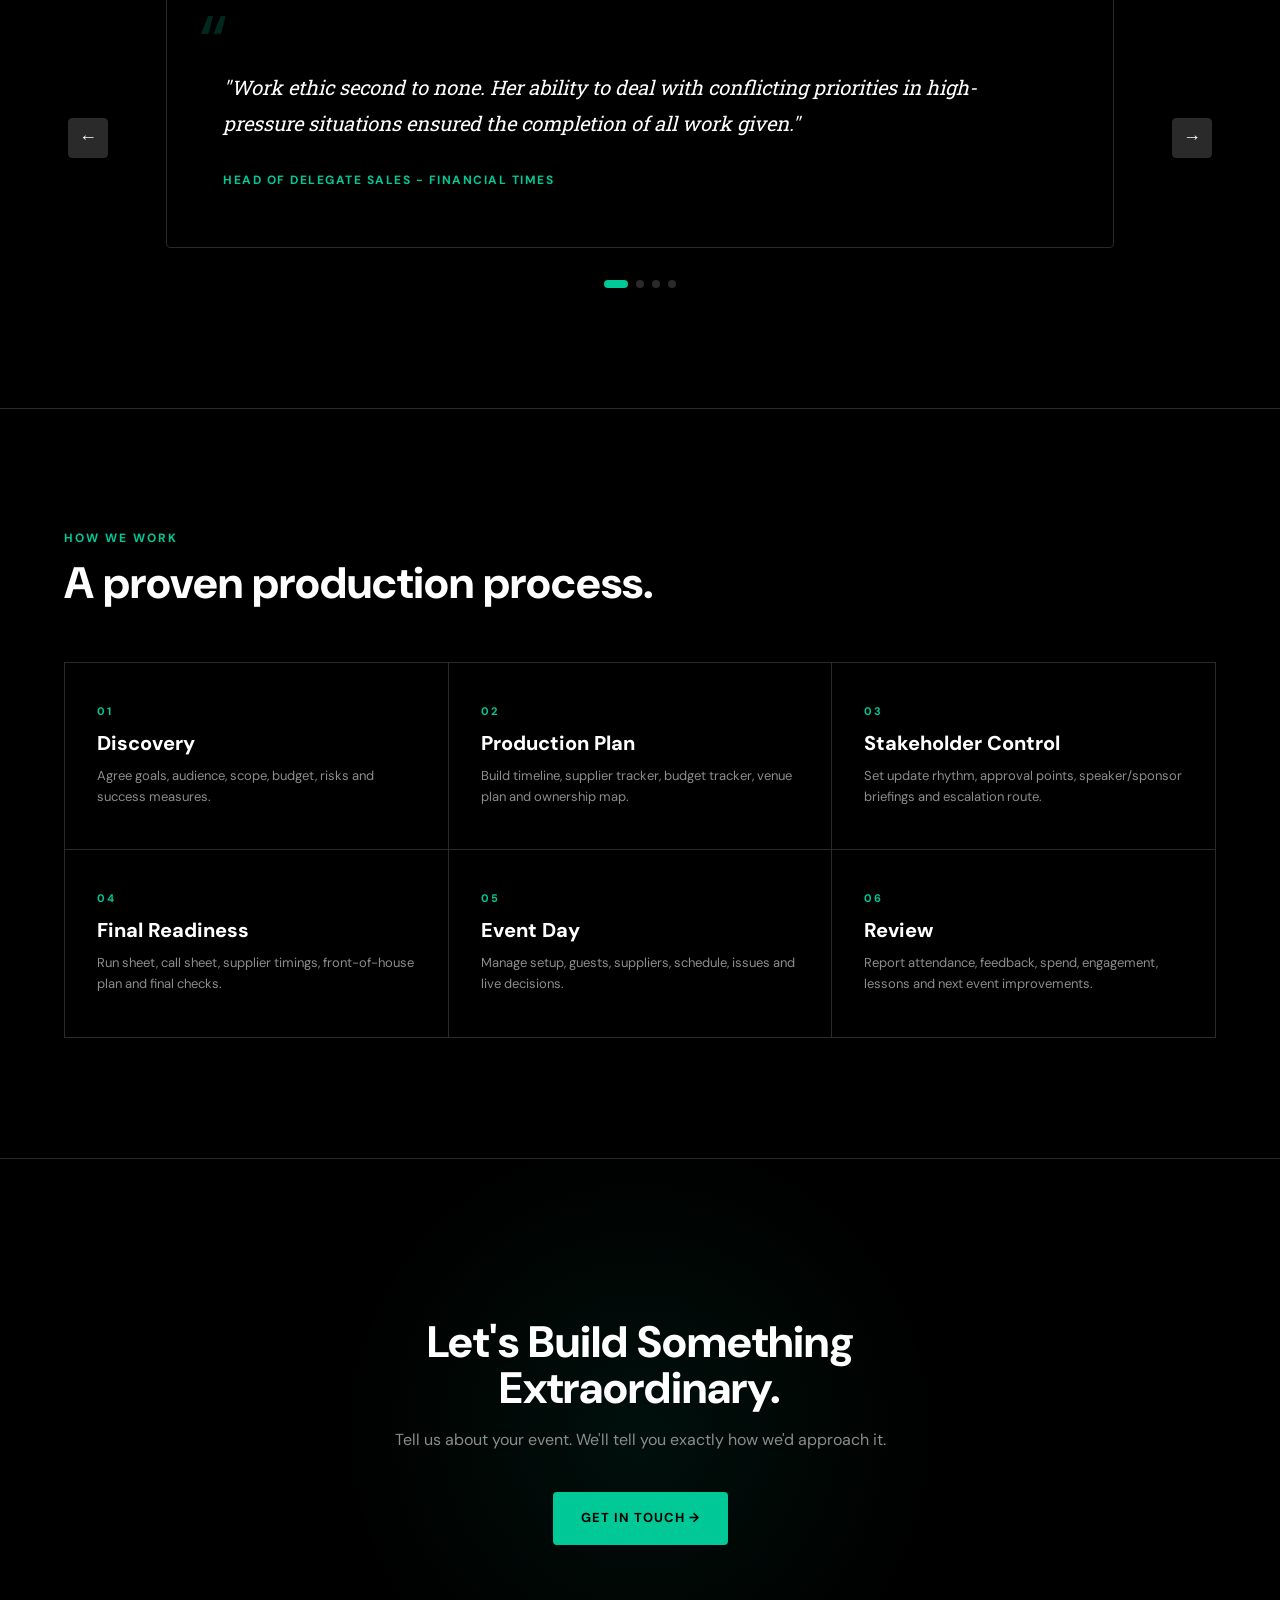
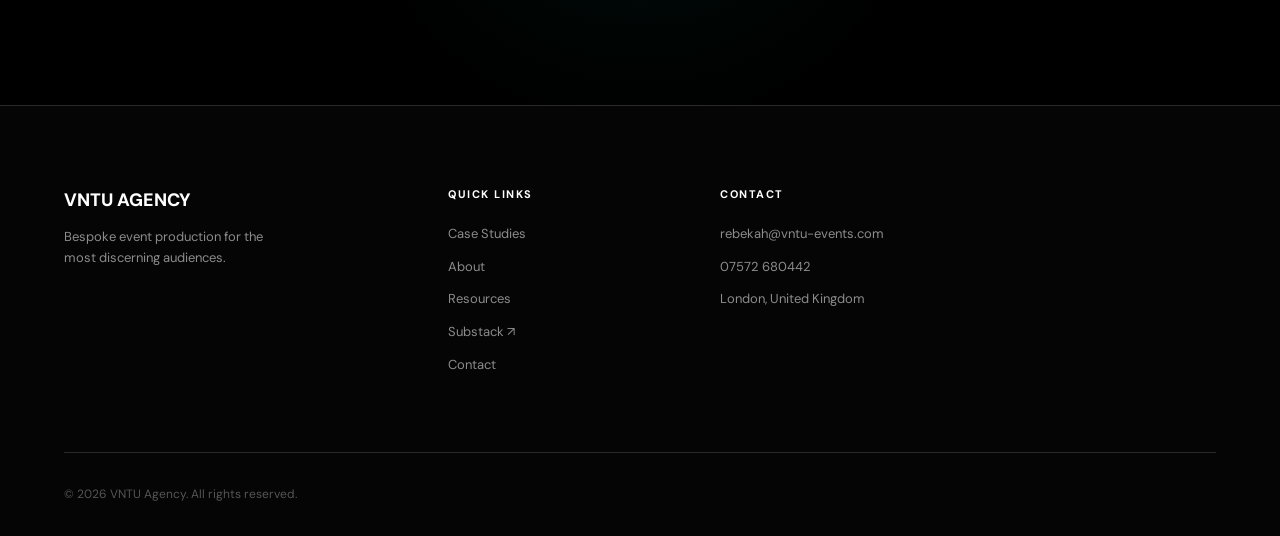
==== commit 879c0741: "P0+P1: Cookie banner, privacy link, font preconnect on index.html" ====
--- a/index.html
+++ b/index.html
@@ -13,6 +13,8 @@
     <link rel="icon" type="image/svg+xml" href="favicon.svg">
   <link rel="icon" type="image/png" sizes="32x32" href="favicon-32.png">
   <link rel="icon" type="image/x-icon" href="favicon.ico">
+    <link rel="preconnect" href="https://fonts.googleapis.com">
+  <link rel="preconnect" href="https://fonts.gstatic.com" crossorigin>
   <link rel="stylesheet" href="css/styles.css">
   <!-- Organization Schema -->
   <script type="application/ld+json">
@@ -403,6 +405,14 @@
   </div>
 </footer>
 
+
+<!-- P0-3: Cookie Consent Banner -->
+<div id="cookie-banner" style="position:fixed;bottom:0;left:0;right:0;background:#111;border-top:1px solid #2A2A2A;padding:16px 24px;display:flex;align-items:center;justify-content:space-between;gap:16px;flex-wrap:wrap;z-index:999;font-family:var(--font-ui);font-size:13px;color:var(--grey);">
+  <p style="margin:0;">This site uses Google Fonts for typography. No tracking cookies are set. <a href="privacy.html" style="color:var(--teal);">Privacy Policy</a></p>
+  <button onclick="document.getElementById('cookie-banner').style.display='none';localStorage.setItem('cookies-ok','1')" style="background:var(--teal);color:#000;border:none;padding:10px 20px;border-radius:4px;font-family:var(--font-ui);font-size:12px;font-weight:700;letter-spacing:1px;text-transform:uppercase;cursor:pointer;white-space:nowrap;">Got It</button>
+</div>
+<script>if(localStorage.getItem('cookies-ok'))document.getElementById('cookie-banner').style.display='none';</script>
+
 <script src="js/main.js"></script>
 </body>
 </html>
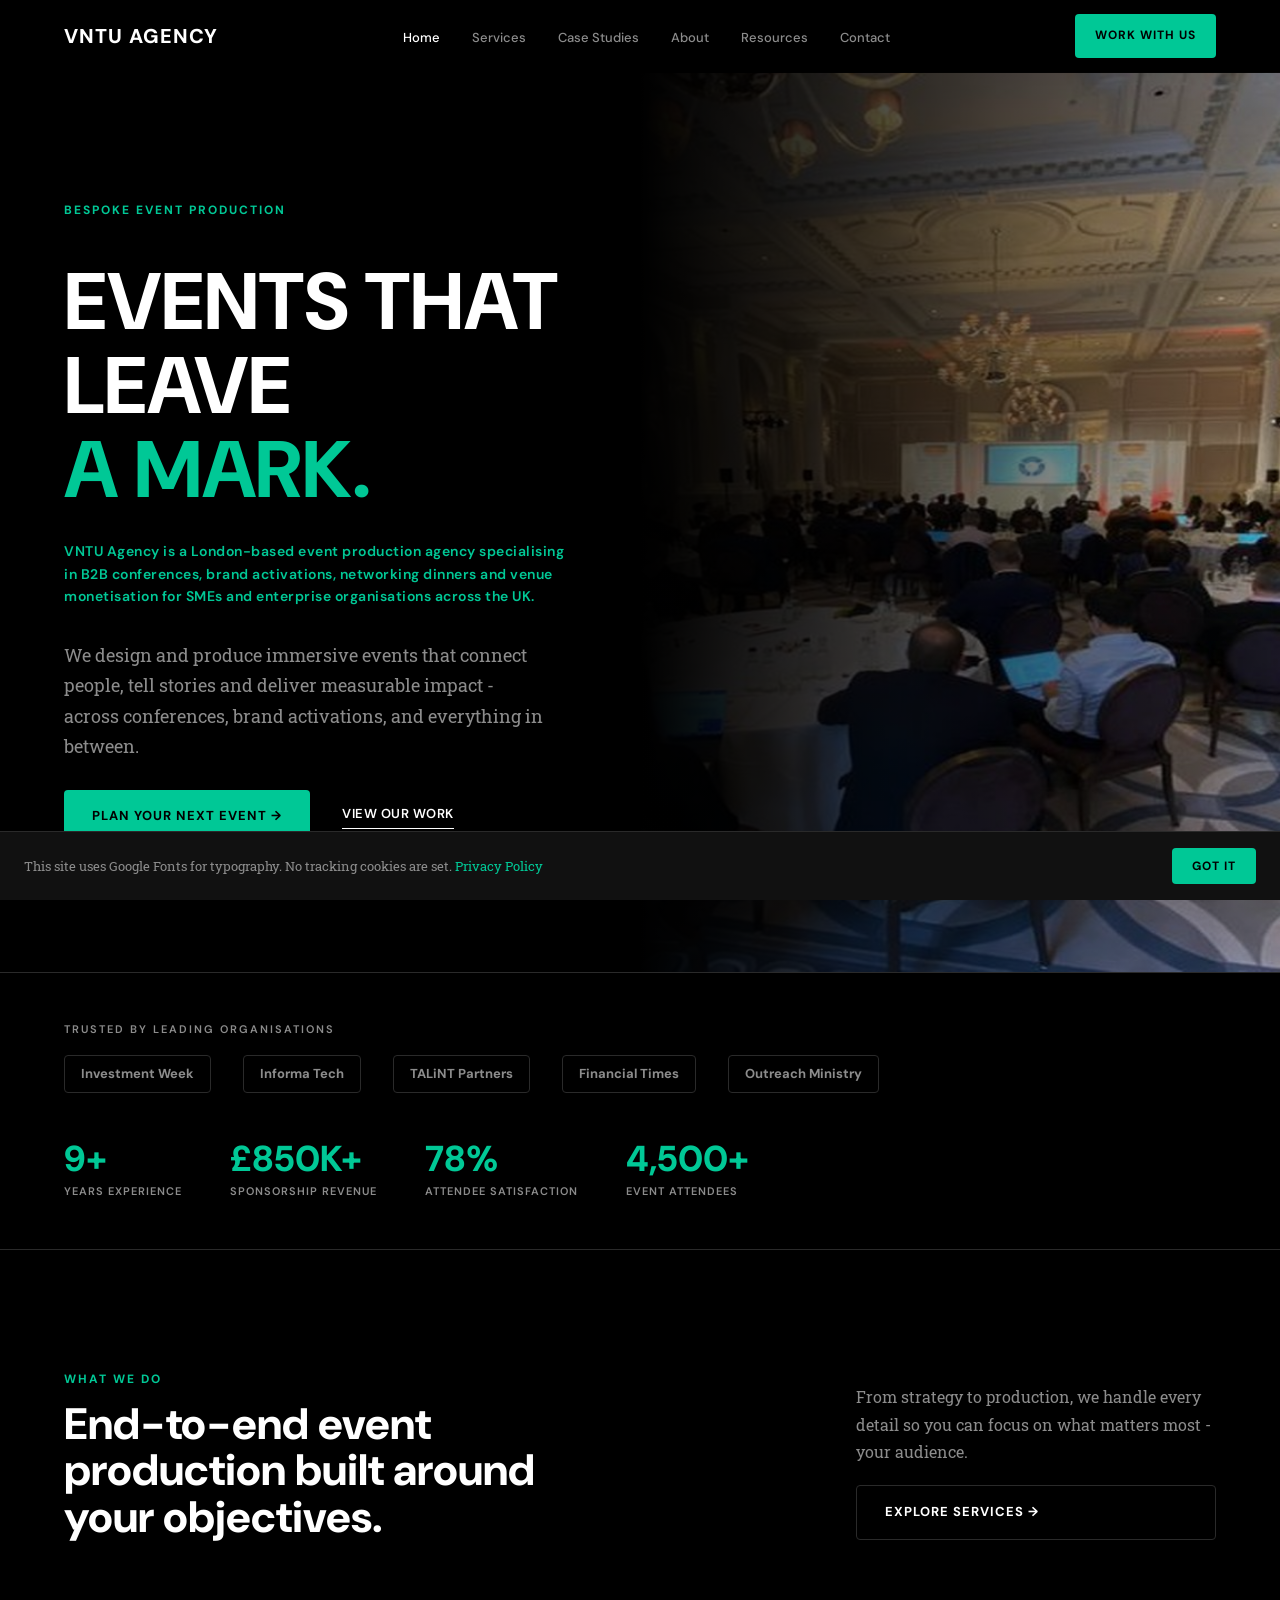
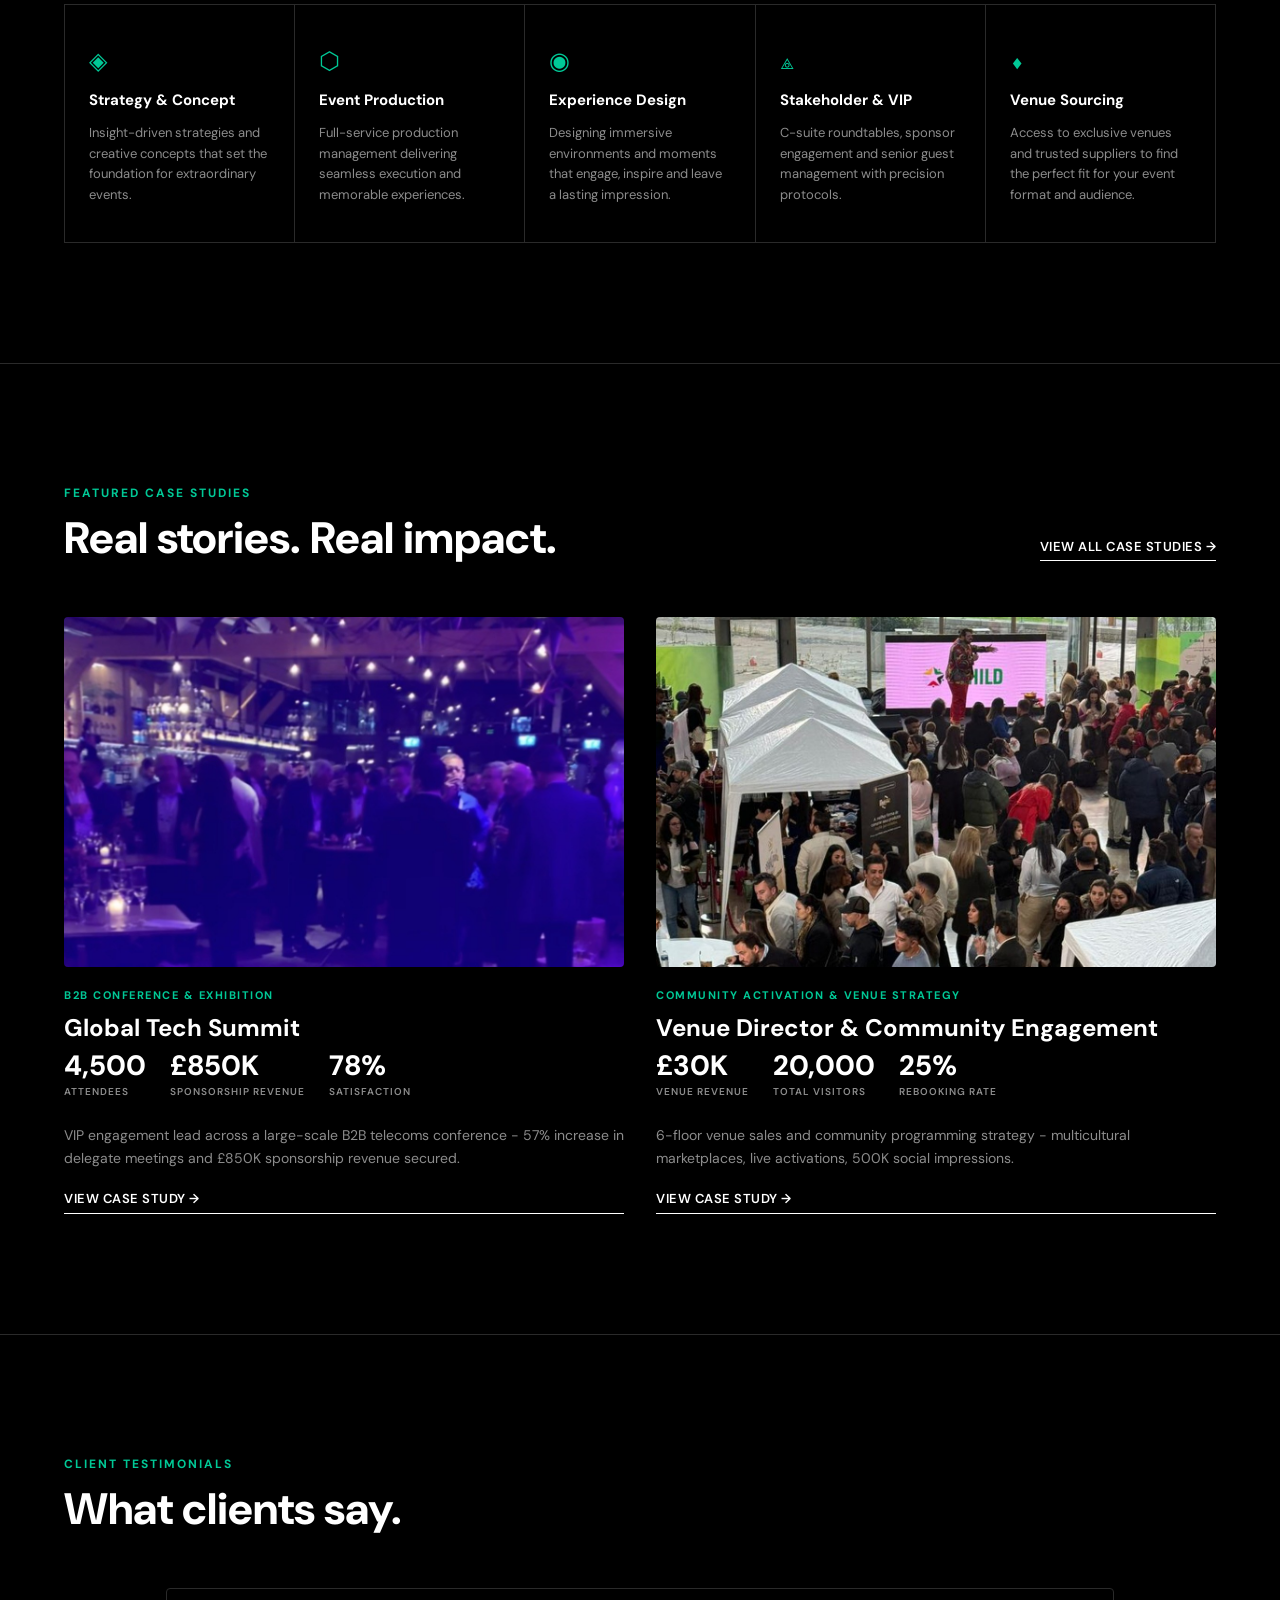
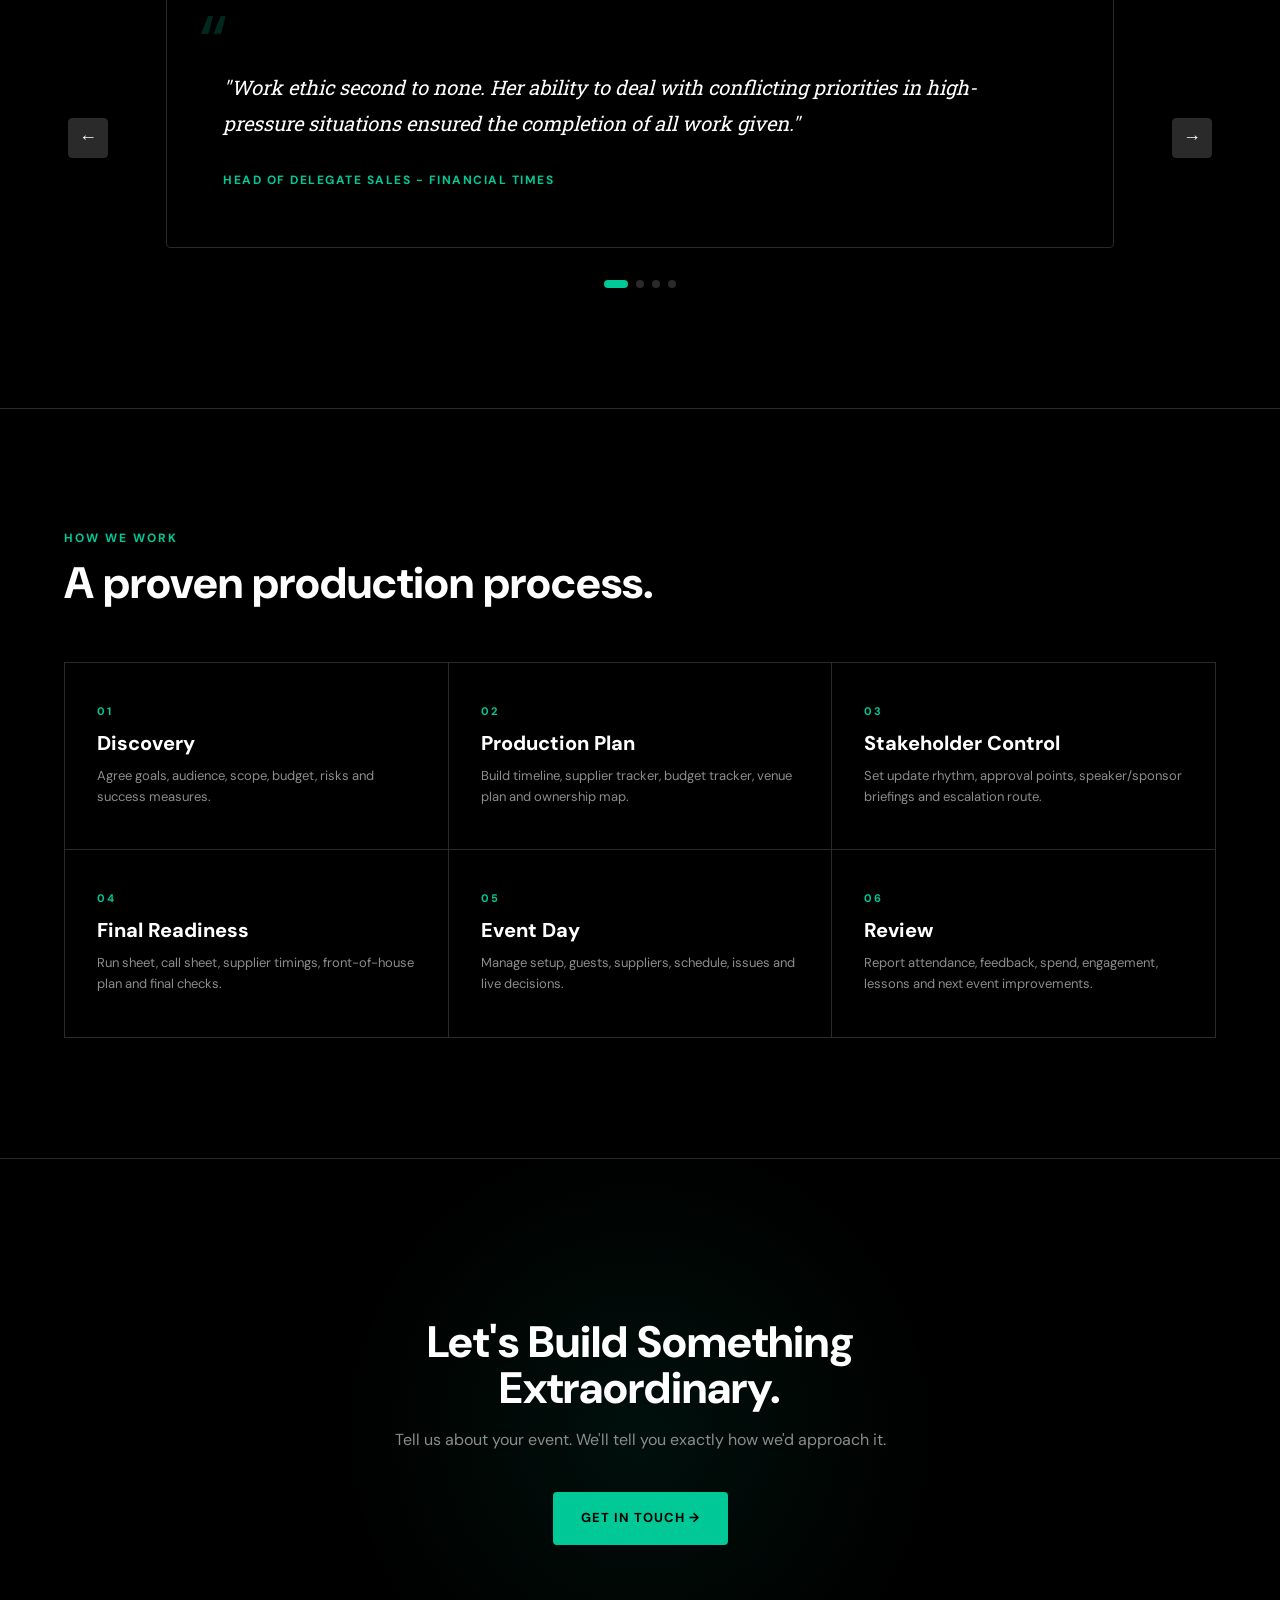
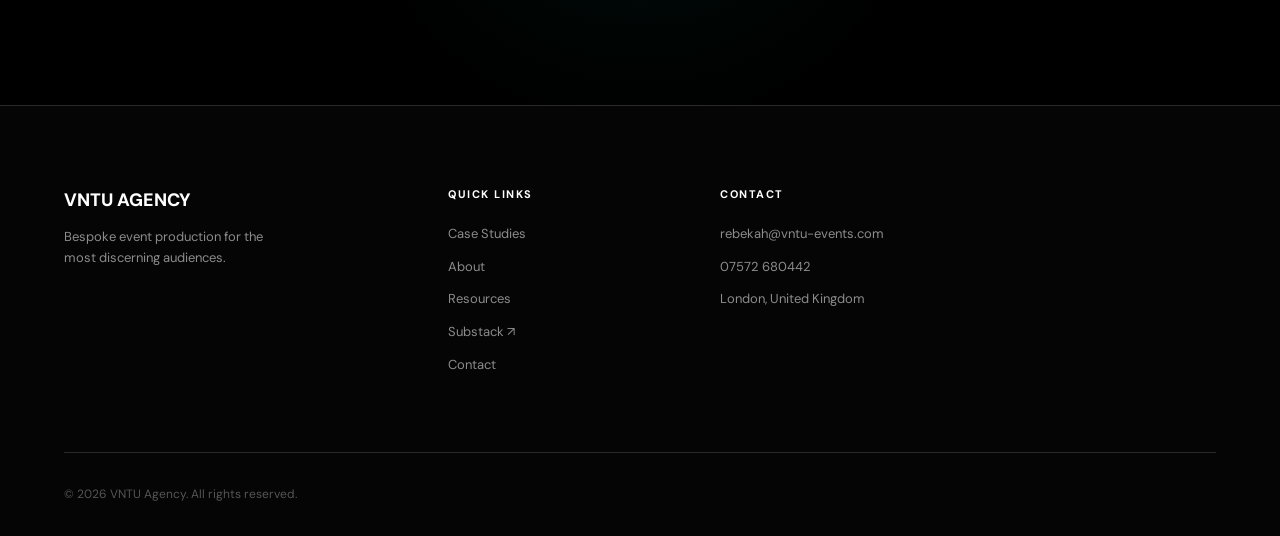
==== commit 5db12c86: "P1+AEO: ProfessionalService schema, sameAs, AEO definition line" ====
--- a/index.html
+++ b/index.html
@@ -77,7 +77,8 @@
   <div class="hero__content">
     <span class="eyebrow">Bespoke Event Production</span>
     <h1 class="hero__heading">Events That Leave<br><span>A Mark.</span></h1>
-    <p class="hero__sub">We design and produce immersive events that connect people, tell stories and deliver measurable impact - across conferences, brand activations, and everything in between.</p>
+    <p style="font-family:var(--font-ui);font-size:14px;color:var(--teal);font-weight:600;letter-spacing:0.5px;margin-bottom:4px;">VNTU Agency is a London-based event production agency specialising in B2B conferences, brand activations, networking dinners and venue monetisation for SMEs and enterprise organisations across the UK.</p>
+      <p class="hero__sub">We design and produce immersive events that connect people, tell stories and deliver measurable impact - across conferences, brand activations, and everything in between.</p>
     <div class="hero__buttons">
       <a href="contact.html" class="btn btn-primary">Plan Your Next Event →</a>
       <a href="case-studies.html" class="btn btn-ghost">View Our Work</a>
